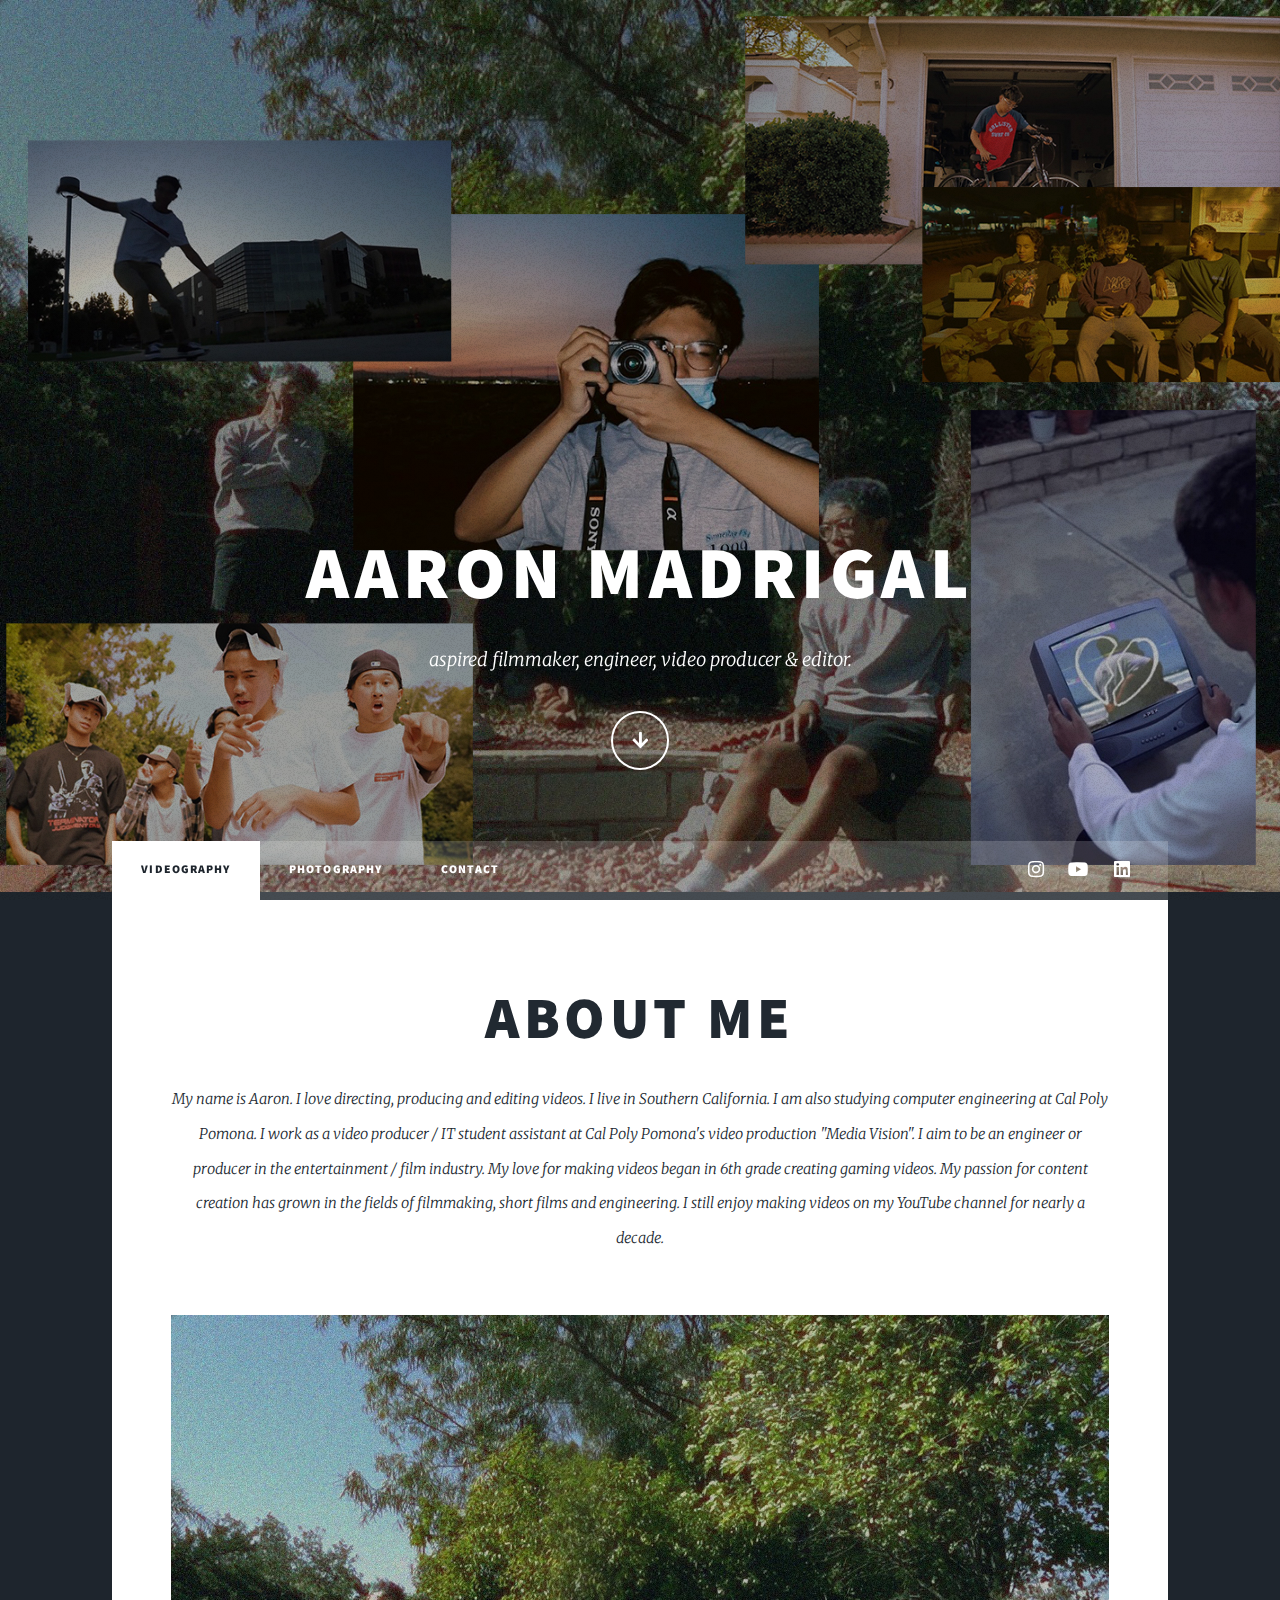
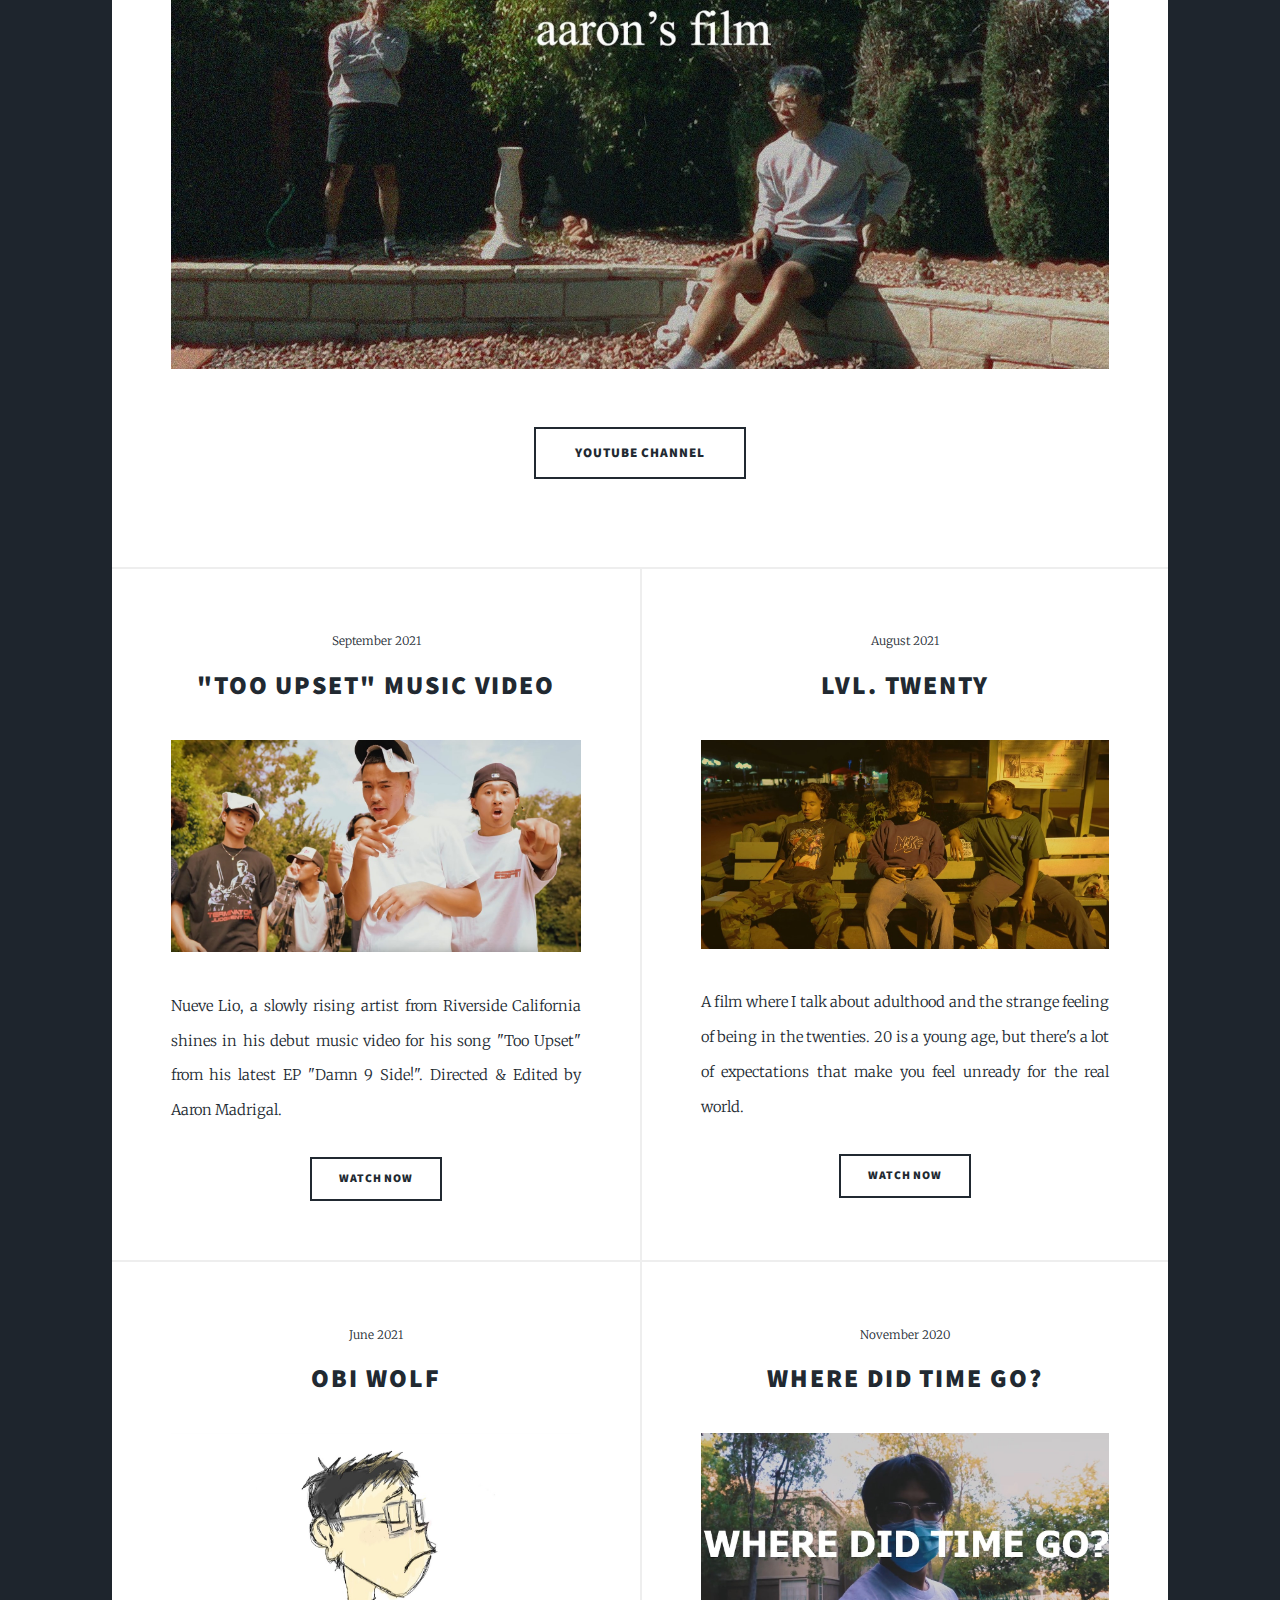
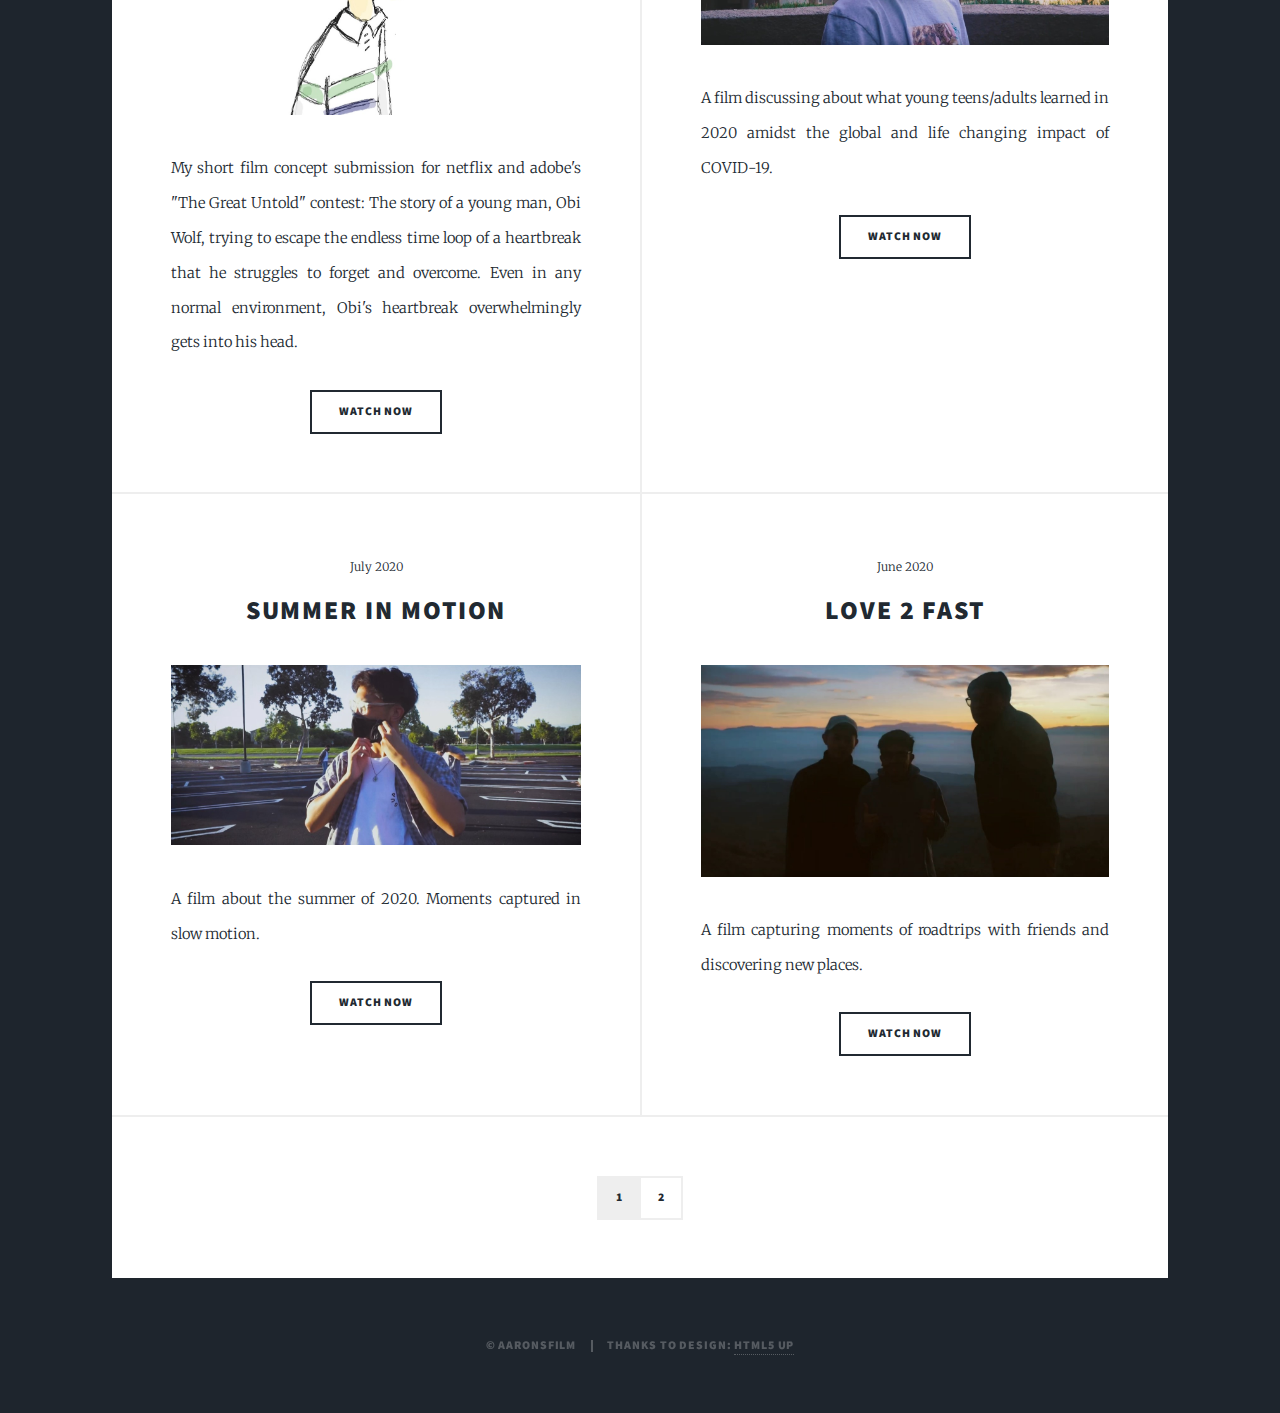
==== index.html @ f9d2954a "Add files via upload" ====
<!DOCTYPE HTML>
<!--
	Massively by HTML5 UP
	html5up.net | @ajlkn
	Free for personal and commercial use under the CCA 3.0 license (html5up.net/license)
-->
<html>
	<head>
		<title>aaron's film</title>
		<meta charset="utf-8" />
		<meta name="viewport" content="width=device-width, initial-scale=1, user-scalable=no" />
		<link rel="stylesheet" href="assets/css/main.css" />
		<noscript><link rel="stylesheet" href="assets/css/noscript.css" /></noscript>
	</head>
	<body class="is-preload">

		<!-- Wrapper -->
			<div id="wrapper" class="fade-in">

				<!-- Intro -->
					<div id="intro">
						<h1>Aaron Madrigal<br />
						 </h1>
						<p>aspired filmmaker, engineer, video producer & editor<a href="https://www.youtube.com/c/SupItsAaron"></a>.</p>
						<ul class="actions">
							<li><a href="#header" class="button icon solid solo fa-arrow-down scrolly">Continue</a></li>
						</ul>
					</div>

				<!-- Header -->
					<header id="header">
						<a href="index.html" class="logo">aaron's film</a>
					</header>

				<!-- Nav -->
					<nav id="nav">
						<ul class="links">
							<li class="active"><a href="index.html">Videography</a></li>
							<li class=""><a href="index2.html">Photography</a></li>
							<li class=""><a href="contact.html">Contact</a></li>
						</ul>
						<ul class="icons">
							
	
							<li><a href="https://www.instagram.com/aaronsfilm/" class="icon brands fa-instagram"><span class="label">Instagram</span></a></li>
							<li><a href="https://www.youtube.com/c/SupItsAaron" class="icon brands fa-youtube"><span class="label">YouTube</span></a></li>
							<li><a href="https://www.linkedin.com/in/aaronmadrigal/" class="icon brands fa-linkedin"><span class="label">Linkedin</span></a></li>
						</ul>
					</nav>

				<!-- Main -->
					<div id="main">

						<!-- Featured Post -->
							<article class="post featured">
								<header class="major">
									
									<h2><a href="#">ABOUT ME<br />
									</a></h2>
									<p>My name is Aaron. I love directing, producing and editing videos. I live in Southern California. I am also studying computer engineering at Cal Poly Pomona. I work as a video producer / IT student assistant at Cal Poly Pomona's video production "Media Vision". I aim to be an engineer or producer in the entertainment / film industry. My love for making videos began in 6th grade creating gaming videos. My passion for content creation has grown in the fields of filmmaking, short films and engineering. I still enjoy making videos on my YouTube channel for nearly a decade. 
									</p>
								</header>
								<a href="#" class="image main"><img src="images/coverpic2.jpg" alt="" /></a>
								<ul class="actions special">
									<li><a href="https://www.youtube.com/c/SupItsAaron" class="button large">YouTube Channel</a></li>
								</ul>
							</article>

						<!-- Posts -->
							<section class="posts">
								<article>
									<header>
										<span class="date">September 2021</span>
										<h2><a >"Too Upset" Music Video<br />
										</a></h2>
									</header>
									<a  class="image fit"><img src="images/tooupset.jpg" alt="" /></a>
									<p>Nueve Lio, a slowly rising artist from Riverside California shines in his debut music video for his song "Too Upset" from his latest EP "Damn 9 Side!". Directed & Edited by Aaron Madrigal.</p>
									<ul class="actions special">
										<li><a href="https://www.youtube.com/watch?v=LlM1ZeYtEhA" class="button">watch now</a></li>
									</ul>
								</article>
								<article>
									<header>
										<span class="date">August 2021</span>
										<h2><a >LVL. TWENTY<br />
										</a></h2>
									</header>
									<a  class="image fit"><img src="images/lvltwenty.jpg" alt="" /></a>
									<p>A film where I talk about adulthood and the strange feeling of being in the twenties. 20 is a young age, but there's a lot of expectations that make you feel unready for the real world. </p>
									<ul class="actions special">
										<li><a href="https://www.youtube.com/watch?v=4CgASojtc9A&t=54s" class="button">watch now</a></li>
									</ul>
								</article>
								<article>
									<header>
										<span class="date">June 2021</span>
										<h2><a >Obi Wolf<br />
										</a></h2>
									</header>
									<a  class="image fit"><img src="images/obi.jpeg" alt="" /></a>
									<p>My short film concept submission for netflix and adobe's "The Great Untold" contest: The story of a young man, Obi Wolf, trying to escape the endless time loop of a heartbreak that he struggles to forget and overcome. Even in any normal environment, Obi's heartbreak overwhelmingly gets into his head.</p>
									<ul class="actions special">
										<li><a href="https://www.instagram.com/p/CQCxNWPFzYv/" class="button">watch now</a></li>
									</ul>
								</article>
								<article>
									<header>
										<span class="date">November 2020</span>
										<h2><a >WHERE DID TIME GO?<br />
										</a></h2>
									</header>
									<a  class="image fit"><img src="images/wdtg2.jpg" alt="" /></a>
									<p>A film discussing about what young teens/adults learned in 2020 amidst the global and life changing impact of COVID-19.</p>
									<ul class="actions special">
										<li><a href="https://www.youtube.com/watch?v=ddOv3tSly9Q&t=13s" class="button">watch now</a></li>
									</ul>
								</article>
								<article>
									<header>
										<span class="date">July 2020</span>
										<h2><a >SUMMER IN MOTION<br />
										</a></h2>
									</header>
									<a  class="image fit"><img src="images/sim.jpg" alt="" /></a>
									<p>A film about the summer of 2020. Moments captured in slow motion.</p>
									<ul class="actions special">
										<li><a href="https://www.youtube.com/watch?v=gTjabUFTmpc&t=16s" class="button">watch now</a></li>
									</ul>
								</article>
								<article>
									<header>
										<span class="date">June 2020</span>
										<h2><a >LOVE 2 FAST<br />
										</a></h2>
									</header>
									<a class="image fit"><img src="images/love2fast.jpg" alt="" /></a>
									<p>A film capturing moments of roadtrips with friends and discovering new places.</p>
									<ul class="actions special">
										<li><a href="https://www.youtube.com/watch?v=VlnCb1DaD6U&t=149s" class="button">watch now</a></li>
									</ul>
								</article>
							</section>

						<!-- Footer -->
							<footer>
								<div class="pagination">
									<!--<a href="#" class="previous">Prev</a>-->
									<a href="index.html" class="page active">1</a>
									<a href="indexpage2.html" class="page">2</a>
									
								</div>
							</footer>

					</div>

				

				<!-- Copyright -->
					<div id="copyright">
						<ul><li>&copy; aaronsfilm</li><li>Thanks to Design: <a href="https://html5up.net">HTML5 UP</a></li></ul>
					</div>

			</div>

		<!-- Scripts -->
			<script src="assets/js/jquery.min.js"></script>
			<script src="assets/js/jquery.scrollex.min.js"></script>
			<script src="assets/js/jquery.scrolly.min.js"></script>
			<script src="assets/js/browser.min.js"></script>
			<script src="assets/js/breakpoints.min.js"></script>
			<script src="assets/js/util.js"></script>
			<script src="assets/js/main.js"></script>

	</body>
</html>
---- assets/css/main.css ----
@import url(fontawesome-all.min.css);
@import url("https://fonts.googleapis.com/css?family=Merriweather:300,700,300italic,700italic|Source+Sans+Pro:900");

/*
	Massively by HTML5 UP
	html5up.net | @ajlkn
	Free for personal and commercial use under the CCA 3.0 license (html5up.net/license)
*/

html, body, div, span, applet, object,
iframe, h1, h2, h3, h4, h5, h6, p, blockquote,
pre, a, abbr, acronym, address, big, cite,
code, del, dfn, em, img, ins, kbd, q, s, samp,
small, strike, strong, sub, sup, tt, var, b,
u, i, center, dl, dt, dd, ol, ul, li, fieldset,
form, label, legend, table, caption, tbody,
tfoot, thead, tr, th, td, article, aside,
canvas, details, embed, figure, figcaption,
footer, header, hgroup, menu, nav, output, ruby,
section, summary, time, mark, audio, video {
	margin: 0;
	padding: 0;
	border: 0;
	font-size: 100%;
	font: inherit;
	vertical-align: baseline;}

article, aside, details, figcaption, figure,
footer, header, hgroup, menu, nav, section {
	display: block;}

body {
	line-height: 1;
}

ol, ul {
	list-style: none;
}

blockquote, q {
	quotes: none;
}

	blockquote:before, blockquote:after, q:before, q:after {
		content: '';
		content: none;
	}

table {
	border-collapse: collapse;
	border-spacing: 0;
}

body {
	-webkit-text-size-adjust: none;
}

mark {
	background-color: transparent;
	color: inherit;
}

input::-moz-focus-inner {
	border: 0;
	padding: 0;
}

input, select, textarea {
	-moz-appearance: none;
	-webkit-appearance: none;
	-ms-appearance: none;
	appearance: none;
}

/* Basic */

	@-ms-viewport {
		width: device-width;
	}

	body {
		-ms-overflow-style: scrollbar;
	}

	@media screen and (max-width: 480px) {

		html, body {
			min-width: 320px;
		}

	}

	html {
		box-sizing: border-box;
	}

	*, *:before, *:after {
		box-sizing: inherit;
	}

	body {
		background-color: #1e252d;
	}

		body.is-preload *, body.is-preload *:before, body.is-preload *:after {
			-moz-animation: none !important;
			-webkit-animation: none !important;
			-ms-animation: none !important;
			animation: none !important;
			-moz-transition: none !important;
			-webkit-transition: none !important;
			-ms-transition: none !important;
			transition: none !important;
		}

/* Type */

	html {
		font-size: 16pt;
	}

		@media screen and (max-width: 1680px) {

			html {
				font-size: 12pt;
			}

		}

		@media screen and (max-width: 1280px) {

			html {
				font-size: 11pt;
			}

		}

		@media screen and (max-width: 360px) {

			html {
				font-size: 10pt;
			}

		}

	body {
		color: #212931;
	}

	body, input, select, textarea {
		font-family: "Merriweather", Georgia, serif;
		font-weight: 300;
		font-size: 1rem;
		line-height: 2.375;
	}

	a {
		-moz-transition: color 0.2s ease-in-out, background-color 0.2s ease-in-out, border-color 0.2s ease-in-out, box-shadow 0.2s ease-in-out;
		-webkit-transition: color 0.2s ease-in-out, background-color 0.2s ease-in-out, border-color 0.2s ease-in-out, box-shadow 0.2s ease-in-out;
		-ms-transition: color 0.2s ease-in-out, background-color 0.2s ease-in-out, border-color 0.2s ease-in-out, box-shadow 0.2s ease-in-out;
		transition: color 0.2s ease-in-out, background-color 0.2s ease-in-out, border-color 0.2s ease-in-out, box-shadow 0.2s ease-in-out;
		border-bottom: dotted 1px;
		text-decoration: none;
	}

		a:hover {
			border-bottom-color: transparent;
		}

	strong, b {
		font-weight: 600;
	}

	em, i {
		font-style: italic;
	}

	p {
		text-align: justify;
		margin: 0 0 2rem 0;
	}

	h1, h2, h3, h4, h5, h6 {
		font-family: "Source Sans Pro", Helvetica, sans-serif;
		font-weight: 900;
		line-height: 1.5;
		letter-spacing: 0.075em;
		text-transform: uppercase;
		margin: 0 0 1rem 0;
	}

		h1 a, h2 a, h3 a, h4 a, h5 a, h6 a {
			border-bottom: 0;
			color: inherit;
			text-decoration: none;
		}

	h1 {
		font-size: 4rem;
		line-height: 1.1;
		margin: 0 0 2rem 0;
	}

	h2 {
		font-size: 1.75rem;
		line-height: 1.3;
		margin: 0 0 1.5rem 0;
	}

	h3 {
		font-size: 1.25rem;
		margin: 0 0 1.5rem 0;
	}

	h4 {
		font-size: 1rem;
	}

	h5 {
		font-size: 0.9rem;
	}

	h6 {
		font-size: 0.8rem;
	}

	sub {
		font-size: 0.8rem;
		position: relative;
		top: 0.5rem;
	}

	sup {
		font-size: 0.8rem;
		position: relative;
		top: -0.5rem;
	}

	blockquote {
		border-left: solid 4px;
		font-style: italic;
		margin: 0 0 2rem 0;
		padding: 0.5rem 0 0.5rem 2rem;
	}

	code {
		border: solid 2px;
		font-family: "Courier New", monospace;
		font-size: 0.9rem;
		margin: 0 0.25rem;
		padding: 0.25rem 0.65rem;
	}

	pre {
		-webkit-overflow-scrolling: touch;
		font-family: "Courier New", monospace;
		font-size: 0.9rem;
		margin: 0 0 2rem 0;
	}

		pre code {
			display: block;
			line-height: 1.75;
			padding: 1rem 1.5rem;
			overflow-x: auto;
		}

	hr {
		border: 0;
		border-bottom: solid 2px;
		margin: 3rem 0;
	}

		hr.major {
			margin: 5rem 0;
		}

	.align-left {
		text-align: left;
	}

	.align-center {
		text-align: center;
	}

	.align-right {
		text-align: right;
	}

	input, select, textarea {
		color: #212931;
	}

	a {
		color: #212931;
		border-bottom-color: rgba(33, 41, 49, 0.5);
	}

		a:hover {
			border-bottom-color: transparent;
			color: #18bfef !important;
		}

	strong, b {
		color: #212931;
	}

	h1, h2, h3, h4, h5, h6 {
		color: #212931;
	}

	blockquote {
		border-left-color: #eeeeee;
	}

	code {
		background: rgba(220, 220, 220, 0.25);
		border-color: #eeeeee;
	}

	hr {
		border-bottom-color: #eeeeee;
	}

/* Row */

	.row {
		display: flex;
		flex-wrap: wrap;
		box-sizing: border-box;
		align-items: stretch;
	}

		.row > * {
			box-sizing: border-box;
		}

		.row.gtr-uniform > * > :last-child {
			margin-bottom: 0;
		}

		.row.aln-left {
			justify-content: flex-start;
		}

		.row.aln-center {
			justify-content: center;
		}

		.row.aln-right {
			justify-content: flex-end;
		}

		.row.aln-top {
			align-items: flex-start;
		}

		.row.aln-middle {
			align-items: center;
		}

		.row.aln-bottom {
			align-items: flex-end;
		}

		.row > .imp {
			order: -1;
		}

		.row > .col-1 {
			width: 8.33333%;
		}

		.row > .off-1 {
			margin-left: 8.33333%;
		}

		.row > .col-2 {
			width: 16.66667%;
		}

		.row > .off-2 {
			margin-left: 16.66667%;
		}

		.row > .col-3 {
			width: 25%;
		}

		.row > .off-3 {
			margin-left: 25%;
		}

		.row > .col-4 {
			width: 33.33333%;
		}

		.row > .off-4 {
			margin-left: 33.33333%;
		}

		.row > .col-5 {
			width: 41.66667%;
		}

		.row > .off-5 {
			margin-left: 41.66667%;
		}

		.row > .col-6 {
			width: 50%;
		}

		.row > .off-6 {
			margin-left: 50%;
		}

		.row > .col-7 {
			width: 58.33333%;
		}

		.row > .off-7 {
			margin-left: 58.33333%;
		}

		.row > .col-8 {
			width: 66.66667%;
		}

		.row > .off-8 {
			margin-left: 66.66667%;
		}

		.row > .col-9 {
			width: 75%;
		}

		.row > .off-9 {
			margin-left: 75%;
		}

		.row > .col-10 {
			width: 83.33333%;
		}

		.row > .off-10 {
			margin-left: 83.33333%;
		}

		.row > .col-11 {
			width: 91.66667%;
		}

		.row > .off-11 {
			margin-left: 91.66667%;
		}

		.row > .col-12 {
			width: 100%;
		}

		.row > .off-12 {
			margin-left: 100%;
		}

		.row.gtr-0 {
			margin-top: 0;
			margin-left: 0rem;
		}

			.row.gtr-0 > * {
				padding: 0 0 0 0rem;
			}

			.row.gtr-0.gtr-uniform {
				margin-top: 0rem;
			}

				.row.gtr-0.gtr-uniform > * {
					padding-top: 0rem;
				}

		.row.gtr-25 {
			margin-top: 0;
			margin-left: -0.375rem;
		}

			.row.gtr-25 > * {
				padding: 0 0 0 0.375rem;
			}

			.row.gtr-25.gtr-uniform {
				margin-top: -0.375rem;
			}

				.row.gtr-25.gtr-uniform > * {
					padding-top: 0.375rem;
				}

		.row.gtr-50 {
			margin-top: 0;
			margin-left: -0.75rem;
		}

			.row.gtr-50 > * {
				padding: 0 0 0 0.75rem;
			}

			.row.gtr-50.gtr-uniform {
				margin-top: -0.75rem;
			}

				.row.gtr-50.gtr-uniform > * {
					padding-top: 0.75rem;
				}

		.row {
			margin-top: 0;
			margin-left: -1.5rem;
		}

			.row > * {
				padding: 0 0 0 1.5rem;
			}

			.row.gtr-uniform {
				margin-top: -1.5rem;
			}

				.row.gtr-uniform > * {
					padding-top: 1.5rem;
				}

		.row.gtr-150 {
			margin-top: 0;
			margin-left: -2.25rem;
		}

			.row.gtr-150 > * {
				padding: 0 0 0 2.25rem;
			}

			.row.gtr-150.gtr-uniform {
				margin-top: -2.25rem;
			}

				.row.gtr-150.gtr-uniform > * {
					padding-top: 2.25rem;
				}

		.row.gtr-200 {
			margin-top: 0;
			margin-left: -3rem;
		}

			.row.gtr-200 > * {
				padding: 0 0 0 3rem;
			}

			.row.gtr-200.gtr-uniform {
				margin-top: -3rem;
			}

				.row.gtr-200.gtr-uniform > * {
					padding-top: 3rem;
				}

		@media screen and (max-width: 1680px) {

			.row {
				display: flex;
				flex-wrap: wrap;
				box-sizing: border-box;
				align-items: stretch;
			}

				.row > * {
					box-sizing: border-box;
				}

				.row.gtr-uniform > * > :last-child {
					margin-bottom: 0;
				}

				.row.aln-left {
					justify-content: flex-start;
				}

				.row.aln-center {
					justify-content: center;
				}

				.row.aln-right {
					justify-content: flex-end;
				}

				.row.aln-top {
					align-items: flex-start;
				}

				.row.aln-middle {
					align-items: center;
				}

				.row.aln-bottom {
					align-items: flex-end;
				}

				.row > .imp-xlarge {
					order: -1;
				}

				.row > .col-1-xlarge {
					width: 8.33333%;
				}

				.row > .off-1-xlarge {
					margin-left: 8.33333%;
				}

				.row > .col-2-xlarge {
					width: 16.66667%;
				}

				.row > .off-2-xlarge {
					margin-left: 16.66667%;
				}

				.row > .col-3-xlarge {
					width: 25%;
				}

				.row > .off-3-xlarge {
					margin-left: 25%;
				}

				.row > .col-4-xlarge {
					width: 33.33333%;
				}

				.row > .off-4-xlarge {
					margin-left: 33.33333%;
				}

				.row > .col-5-xlarge {
					width: 41.66667%;
				}

				.row > .off-5-xlarge {
					margin-left: 41.66667%;
				}

				.row > .col-6-xlarge {
					width: 50%;
				}

				.row > .off-6-xlarge {
					margin-left: 50%;
				}

				.row > .col-7-xlarge {
					width: 58.33333%;
				}

				.row > .off-7-xlarge {
					margin-left: 58.33333%;
				}

				.row > .col-8-xlarge {
					width: 66.66667%;
				}

				.row > .off-8-xlarge {
					margin-left: 66.66667%;
				}

				.row > .col-9-xlarge {
					width: 75%;
				}

				.row > .off-9-xlarge {
					margin-left: 75%;
				}

				.row > .col-10-xlarge {
					width: 83.33333%;
				}

				.row > .off-10-xlarge {
					margin-left: 83.33333%;
				}

				.row > .col-11-xlarge {
					width: 91.66667%;
				}

				.row > .off-11-xlarge {
					margin-left: 91.66667%;
				}

				.row > .col-12-xlarge {
					width: 100%;
				}

				.row > .off-12-xlarge {
					margin-left: 100%;
				}

				.row.gtr-0 {
					margin-top: 0;
					margin-left: 0rem;
				}

					.row.gtr-0 > * {
						padding: 0 0 0 0rem;
					}

					.row.gtr-0.gtr-uniform {
						margin-top: 0rem;
					}

						.row.gtr-0.gtr-uniform > * {
							padding-top: 0rem;
						}

				.row.gtr-25 {
					margin-top: 0;
					margin-left: -0.375rem;
				}

					.row.gtr-25 > * {
						padding: 0 0 0 0.375rem;
					}

					.row.gtr-25.gtr-uniform {
						margin-top: -0.375rem;
					}

						.row.gtr-25.gtr-uniform > * {
							padding-top: 0.375rem;
						}

				.row.gtr-50 {
					margin-top: 0;
					margin-left: -0.75rem;
				}

					.row.gtr-50 > * {
						padding: 0 0 0 0.75rem;
					}

					.row.gtr-50.gtr-uniform {
						margin-top: -0.75rem;
					}

						.row.gtr-50.gtr-uniform > * {
							padding-top: 0.75rem;
						}

				.row {
					margin-top: 0;
					margin-left: -1.5rem;
				}

					.row > * {
						padding: 0 0 0 1.5rem;
					}

					.row.gtr-uniform {
						margin-top: -1.5rem;
					}

						.row.gtr-uniform > * {
							padding-top: 1.5rem;
						}

				.row.gtr-150 {
					margin-top: 0;
					margin-left: -2.25rem;
				}

					.row.gtr-150 > * {
						padding: 0 0 0 2.25rem;
					}

					.row.gtr-150.gtr-uniform {
						margin-top: -2.25rem;
					}

						.row.gtr-150.gtr-uniform > * {
							padding-top: 2.25rem;
						}

				.row.gtr-200 {
					margin-top: 0;
					margin-left: -3rem;
				}

					.row.gtr-200 > * {
						padding: 0 0 0 3rem;
					}

					.row.gtr-200.gtr-uniform {
						margin-top: -3rem;
					}

						.row.gtr-200.gtr-uniform > * {
							padding-top: 3rem;
						}

		}

		@media screen and (max-width: 1280px) {

			.row {
				display: flex;
				flex-wrap: wrap;
				box-sizing: border-box;
				align-items: stretch;
			}

				.row > * {
					box-sizing: border-box;
				}

				.row.gtr-uniform > * > :last-child {
					margin-bottom: 0;
				}

				.row.aln-left {
					justify-content: flex-start;
				}

				.row.aln-center {
					justify-content: center;
				}

				.row.aln-right {
					justify-content: flex-end;
				}

				.row.aln-top {
					align-items: flex-start;
				}

				.row.aln-middle {
					align-items: center;
				}

				.row.aln-bottom {
					align-items: flex-end;
				}

				.row > .imp-large {
					order: -1;
				}

				.row > .col-1-large {
					width: 8.33333%;
				}

				.row > .off-1-large {
					margin-left: 8.33333%;
				}

				.row > .col-2-large {
					width: 16.66667%;
				}

				.row > .off-2-large {
					margin-left: 16.66667%;
				}

				.row > .col-3-large {
					width: 25%;
				}

				.row > .off-3-large {
					margin-left: 25%;
				}

				.row > .col-4-large {
					width: 33.33333%;
				}

				.row > .off-4-large {
					margin-left: 33.33333%;
				}

				.row > .col-5-large {
					width: 41.66667%;
				}

				.row > .off-5-large {
					margin-left: 41.66667%;
				}

				.row > .col-6-large {
					width: 50%;
				}

				.row > .off-6-large {
					margin-left: 50%;
				}

				.row > .col-7-large {
					width: 58.33333%;
				}

				.row > .off-7-large {
					margin-left: 58.33333%;
				}

				.row > .col-8-large {
					width: 66.66667%;
				}

				.row > .off-8-large {
					margin-left: 66.66667%;
				}

				.row > .col-9-large {
					width: 75%;
				}

				.row > .off-9-large {
					margin-left: 75%;
				}

				.row > .col-10-large {
					width: 83.33333%;
				}

				.row > .off-10-large {
					margin-left: 83.33333%;
				}

				.row > .col-11-large {
					width: 91.66667%;
				}

				.row > .off-11-large {
					margin-left: 91.66667%;
				}

				.row > .col-12-large {
					width: 100%;
				}

				.row > .off-12-large {
					margin-left: 100%;
				}

				.row.gtr-0 {
					margin-top: 0;
					margin-left: 0rem;
				}

					.row.gtr-0 > * {
						padding: 0 0 0 0rem;
					}

					.row.gtr-0.gtr-uniform {
						margin-top: 0rem;
					}

						.row.gtr-0.gtr-uniform > * {
							padding-top: 0rem;
						}

				.row.gtr-25 {
					margin-top: 0;
					margin-left: -0.375rem;
				}

					.row.gtr-25 > * {
						padding: 0 0 0 0.375rem;
					}

					.row.gtr-25.gtr-uniform {
						margin-top: -0.375rem;
					}

						.row.gtr-25.gtr-uniform > * {
							padding-top: 0.375rem;
						}

				.row.gtr-50 {
					margin-top: 0;
					margin-left: -0.75rem;
				}

					.row.gtr-50 > * {
						padding: 0 0 0 0.75rem;
					}

					.row.gtr-50.gtr-uniform {
						margin-top: -0.75rem;
					}

						.row.gtr-50.gtr-uniform > * {
							padding-top: 0.75rem;
						}

				.row {
					margin-top: 0;
					margin-left: -1.5rem;
				}

					.row > * {
						padding: 0 0 0 1.5rem;
					}

					.row.gtr-uniform {
						margin-top: -1.5rem;
					}

						.row.gtr-uniform > * {
							padding-top: 1.5rem;
						}

				.row.gtr-150 {
					margin-top: 0;
					margin-left: -2.25rem;
				}

					.row.gtr-150 > * {
						padding: 0 0 0 2.25rem;
					}

					.row.gtr-150.gtr-uniform {
						margin-top: -2.25rem;
					}

						.row.gtr-150.gtr-uniform > * {
							padding-top: 2.25rem;
						}

				.row.gtr-200 {
					margin-top: 0;
					margin-left: -3rem;
				}

					.row.gtr-200 > * {
						padding: 0 0 0 3rem;
					}

					.row.gtr-200.gtr-uniform {
						margin-top: -3rem;
					}

						.row.gtr-200.gtr-uniform > * {
							padding-top: 3rem;
						}

		}

		@media screen and (max-width: 980px) {

			.row {
				display: flex;
				flex-wrap: wrap;
				box-sizing: border-box;
				align-items: stretch;
			}

				.row > * {
					box-sizing: border-box;
				}

				.row.gtr-uniform > * > :last-child {
					margin-bottom: 0;
				}

				.row.aln-left {
					justify-content: flex-start;
				}

				.row.aln-center {
					justify-content: center;
				}

				.row.aln-right {
					justify-content: flex-end;
				}

				.row.aln-top {
					align-items: flex-start;
				}

				.row.aln-middle {
					align-items: center;
				}

				.row.aln-bottom {
					align-items: flex-end;
				}

				.row > .imp-medium {
					order: -1;
				}

				.row > .col-1-medium {
					width: 8.33333%;
				}

				.row > .off-1-medium {
					margin-left: 8.33333%;
				}

				.row > .col-2-medium {
					width: 16.66667%;
				}

				.row > .off-2-medium {
					margin-left: 16.66667%;
				}

				.row > .col-3-medium {
					width: 25%;
				}

				.row > .off-3-medium {
					margin-left: 25%;
				}

				.row > .col-4-medium {
					width: 33.33333%;
				}

				.row > .off-4-medium {
					margin-left: 33.33333%;
				}

				.row > .col-5-medium {
					width: 41.66667%;
				}

				.row > .off-5-medium {
					margin-left: 41.66667%;
				}

				.row > .col-6-medium {
					width: 50%;
				}

				.row > .off-6-medium {
					margin-left: 50%;
				}

				.row > .col-7-medium {
					width: 58.33333%;
				}

				.row > .off-7-medium {
					margin-left: 58.33333%;
				}

				.row > .col-8-medium {
					width: 66.66667%;
				}

				.row > .off-8-medium {
					margin-left: 66.66667%;
				}

				.row > .col-9-medium {
					width: 75%;
				}

				.row > .off-9-medium {
					margin-left: 75%;
				}

				.row > .col-10-medium {
					width: 83.33333%;
				}

				.row > .off-10-medium {
					margin-left: 83.33333%;
				}

				.row > .col-11-medium {
					width: 91.66667%;
				}

				.row > .off-11-medium {
					margin-left: 91.66667%;
				}

				.row > .col-12-medium {
					width: 100%;
				}

				.row > .off-12-medium {
					margin-left: 100%;
				}

				.row.gtr-0 {
					margin-top: 0;
					margin-left: 0rem;
				}

					.row.gtr-0 > * {
						padding: 0 0 0 0rem;
					}

					.row.gtr-0.gtr-uniform {
						margin-top: 0rem;
					}

						.row.gtr-0.gtr-uniform > * {
							padding-top: 0rem;
						}

				.row.gtr-25 {
					margin-top: 0;
					margin-left: -0.375rem;
				}

					.row.gtr-25 > * {
						padding: 0 0 0 0.375rem;
					}

					.row.gtr-25.gtr-uniform {
						margin-top: -0.375rem;
					}

						.row.gtr-25.gtr-uniform > * {
							padding-top: 0.375rem;
						}

				.row.gtr-50 {
					margin-top: 0;
					margin-left: -0.75rem;
				}

					.row.gtr-50 > * {
						padding: 0 0 0 0.75rem;
					}

					.row.gtr-50.gtr-uniform {
						margin-top: -0.75rem;
					}

						.row.gtr-50.gtr-uniform > * {
							padding-top: 0.75rem;
						}

				.row {
					margin-top: 0;
					margin-left: -1.5rem;
				}

					.row > * {
						padding: 0 0 0 1.5rem;
					}

					.row.gtr-uniform {
						margin-top: -1.5rem;
					}

						.row.gtr-uniform > * {
							padding-top: 1.5rem;
						}

				.row.gtr-150 {
					margin-top: 0;
					margin-left: -2.25rem;
				}

					.row.gtr-150 > * {
						padding: 0 0 0 2.25rem;
					}

					.row.gtr-150.gtr-uniform {
						margin-top: -2.25rem;
					}

						.row.gtr-150.gtr-uniform > * {
							padding-top: 2.25rem;
						}

				.row.gtr-200 {
					margin-top: 0;
					margin-left: -3rem;
				}

					.row.gtr-200 > * {
						padding: 0 0 0 3rem;
					}

					.row.gtr-200.gtr-uniform {
						margin-top: -3rem;
					}

						.row.gtr-200.gtr-uniform > * {
							padding-top: 3rem;
						}

		}

		@media screen and (max-width: 736px) {

			.row {
				display: flex;
				flex-wrap: wrap;
				box-sizing: border-box;
				align-items: stretch;
			}

				.row > * {
					box-sizing: border-box;
				}

				.row.gtr-uniform > * > :last-child {
					margin-bottom: 0;
				}

				.row.aln-left {
					justify-content: flex-start;
				}

				.row.aln-center {
					justify-content: center;
				}

				.row.aln-right {
					justify-content: flex-end;
				}

				.row.aln-top {
					align-items: flex-start;
				}

				.row.aln-middle {
					align-items: center;
				}

				.row.aln-bottom {
					align-items: flex-end;
				}

				.row > .imp-small {
					order: -1;
				}

				.row > .col-1-small {
					width: 8.33333%;
				}

				.row > .off-1-small {
					margin-left: 8.33333%;
				}

				.row > .col-2-small {
					width: 16.66667%;
				}

				.row > .off-2-small {
					margin-left: 16.66667%;
				}

				.row > .col-3-small {
					width: 25%;
				}

				.row > .off-3-small {
					margin-left: 25%;
				}

				.row > .col-4-small {
					width: 33.33333%;
				}

				.row > .off-4-small {
					margin-left: 33.33333%;
				}

				.row > .col-5-small {
					width: 41.66667%;
				}

				.row > .off-5-small {
					margin-left: 41.66667%;
				}

				.row > .col-6-small {
					width: 50%;
				}

				.row > .off-6-small {
					margin-left: 50%;
				}

				.row > .col-7-small {
					width: 58.33333%;
				}

				.row > .off-7-small {
					margin-left: 58.33333%;
				}

				.row > .col-8-small {
					width: 66.66667%;
				}

				.row > .off-8-small {
					margin-left: 66.66667%;
				}

				.row > .col-9-small {
					width: 75%;
				}

				.row > .off-9-small {
					margin-left: 75%;
				}

				.row > .col-10-small {
					width: 83.33333%;
				}

				.row > .off-10-small {
					margin-left: 83.33333%;
				}

				.row > .col-11-small {
					width: 91.66667%;
				}

				.row > .off-11-small {
					margin-left: 91.66667%;
				}

				.row > .col-12-small {
					width: 100%;
				}

				.row > .off-12-small {
					margin-left: 100%;
				}

				.row.gtr-0 {
					margin-top: 0;
					margin-left: 0rem;
				}

					.row.gtr-0 > * {
						padding: 0 0 0 0rem;
					}

					.row.gtr-0.gtr-uniform {
						margin-top: 0rem;
					}

						.row.gtr-0.gtr-uniform > * {
							padding-top: 0rem;
						}

				.row.gtr-25 {
					margin-top: 0;
					margin-left: -0.375rem;
				}

					.row.gtr-25 > * {
						padding: 0 0 0 0.375rem;
					}

					.row.gtr-25.gtr-uniform {
						margin-top: -0.375rem;
					}

						.row.gtr-25.gtr-uniform > * {
							padding-top: 0.375rem;
						}

				.row.gtr-50 {
					margin-top: 0;
					margin-left: -0.75rem;
				}

					.row.gtr-50 > * {
						padding: 0 0 0 0.75rem;
					}

					.row.gtr-50.gtr-uniform {
						margin-top: -0.75rem;
					}

						.row.gtr-50.gtr-uniform > * {
							padding-top: 0.75rem;
						}

				.row {
					margin-top: 0;
					margin-left: -1.5rem;
				}

					.row > * {
						padding: 0 0 0 1.5rem;
					}

					.row.gtr-uniform {
						margin-top: -1.5rem;
					}

						.row.gtr-uniform > * {
							padding-top: 1.5rem;
						}

				.row.gtr-150 {
					margin-top: 0;
					margin-left: -2.25rem;
				}

					.row.gtr-150 > * {
						padding: 0 0 0 2.25rem;
					}

					.row.gtr-150.gtr-uniform {
						margin-top: -2.25rem;
					}

						.row.gtr-150.gtr-uniform > * {
							padding-top: 2.25rem;
						}

				.row.gtr-200 {
					margin-top: 0;
					margin-left: -3rem;
				}

					.row.gtr-200 > * {
						padding: 0 0 0 3rem;
					}

					.row.gtr-200.gtr-uniform {
						margin-top: -3rem;
					}

						.row.gtr-200.gtr-uniform > * {
							padding-top: 3rem;
						}

		}

		@media screen and (max-width: 480px) {

			.row {
				display: flex;
				flex-wrap: wrap;
				box-sizing: border-box;
				align-items: stretch;
			}

				.row > * {
					box-sizing: border-box;
				}

				.row.gtr-uniform > * > :last-child {
					margin-bottom: 0;
				}

				.row.aln-left {
					justify-content: flex-start;
				}

				.row.aln-center {
					justify-content: center;
				}

				.row.aln-right {
					justify-content: flex-end;
				}

				.row.aln-top {
					align-items: flex-start;
				}

				.row.aln-middle {
					align-items: center;
				}

				.row.aln-bottom {
					align-items: flex-end;
				}

				.row > .imp-xsmall {
					order: -1;
				}

				.row > .col-1-xsmall {
					width: 8.33333%;
				}

				.row > .off-1-xsmall {
					margin-left: 8.33333%;
				}

				.row > .col-2-xsmall {
					width: 16.66667%;
				}

				.row > .off-2-xsmall {
					margin-left: 16.66667%;
				}

				.row > .col-3-xsmall {
					width: 25%;
				}

				.row > .off-3-xsmall {
					margin-left: 25%;
				}

				.row > .col-4-xsmall {
					width: 33.33333%;
				}

				.row > .off-4-xsmall {
					margin-left: 33.33333%;
				}

				.row > .col-5-xsmall {
					width: 41.66667%;
				}

				.row > .off-5-xsmall {
					margin-left: 41.66667%;
				}

				.row > .col-6-xsmall {
					width: 50%;
				}

				.row > .off-6-xsmall {
					margin-left: 50%;
				}

				.row > .col-7-xsmall {
					width: 58.33333%;
				}

				.row > .off-7-xsmall {
					margin-left: 58.33333%;
				}

				.row > .col-8-xsmall {
					width: 66.66667%;
				}

				.row > .off-8-xsmall {
					margin-left: 66.66667%;
				}

				.row > .col-9-xsmall {
					width: 75%;
				}

				.row > .off-9-xsmall {
					margin-left: 75%;
				}

				.row > .col-10-xsmall {
					width: 83.33333%;
				}

				.row > .off-10-xsmall {
					margin-left: 83.33333%;
				}

				.row > .col-11-xsmall {
					width: 91.66667%;
				}

				.row > .off-11-xsmall {
					margin-left: 91.66667%;
				}

				.row > .col-12-xsmall {
					width: 100%;
				}

				.row > .off-12-xsmall {
					margin-left: 100%;
				}

				.row.gtr-0 {
					margin-top: 0;
					margin-left: 0rem;
				}

					.row.gtr-0 > * {
						padding: 0 0 0 0rem;
					}

					.row.gtr-0.gtr-uniform {
						margin-top: 0rem;
					}

						.row.gtr-0.gtr-uniform > * {
							padding-top: 0rem;
						}

				.row.gtr-25 {
					margin-top: 0;
					margin-left: -0.375rem;
				}

					.row.gtr-25 > * {
						padding: 0 0 0 0.375rem;
					}

					.row.gtr-25.gtr-uniform {
						margin-top: -0.375rem;
					}

						.row.gtr-25.gtr-uniform > * {
							padding-top: 0.375rem;
						}

				.row.gtr-50 {
					margin-top: 0;
					margin-left: -0.75rem;
				}

					.row.gtr-50 > * {
						padding: 0 0 0 0.75rem;
					}

					.row.gtr-50.gtr-uniform {
						margin-top: -0.75rem;
					}

						.row.gtr-50.gtr-uniform > * {
							padding-top: 0.75rem;
						}

				.row {
					margin-top: 0;
					margin-left: -1.5rem;
				}

					.row > * {
						padding: 0 0 0 1.5rem;
					}

					.row.gtr-uniform {
						margin-top: -1.5rem;
					}

						.row.gtr-uniform > * {
							padding-top: 1.5rem;
						}

				.row.gtr-150 {
					margin-top: 0;
					margin-left: -2.25rem;
				}

					.row.gtr-150 > * {
						padding: 0 0 0 2.25rem;
					}

					.row.gtr-150.gtr-uniform {
						margin-top: -2.25rem;
					}

						.row.gtr-150.gtr-uniform > * {
							padding-top: 2.25rem;
						}

				.row.gtr-200 {
					margin-top: 0;
					margin-left: -3rem;
				}

					.row.gtr-200 > * {
						padding: 0 0 0 3rem;
					}

					.row.gtr-200.gtr-uniform {
						margin-top: -3rem;
					}

						.row.gtr-200.gtr-uniform > * {
							padding-top: 3rem;
						}

		}

		@media screen and (max-width: 360px) {

			.row {
				display: flex;
				flex-wrap: wrap;
				box-sizing: border-box;
				align-items: stretch;
			}

				.row > * {
					box-sizing: border-box;
				}

				.row.gtr-uniform > * > :last-child {
					margin-bottom: 0;
				}

				.row.aln-left {
					justify-content: flex-start;
				}

				.row.aln-center {
					justify-content: center;
				}

				.row.aln-right {
					justify-content: flex-end;
				}

				.row.aln-top {
					align-items: flex-start;
				}

				.row.aln-middle {
					align-items: center;
				}

				.row.aln-bottom {
					align-items: flex-end;
				}

				.row > .imp-xxsmall {
					order: -1;
				}

				.row > .col-1-xxsmall {
					width: 8.33333%;
				}

				.row > .off-1-xxsmall {
					margin-left: 8.33333%;
				}

				.row > .col-2-xxsmall {
					width: 16.66667%;
				}

				.row > .off-2-xxsmall {
					margin-left: 16.66667%;
				}

				.row > .col-3-xxsmall {
					width: 25%;
				}

				.row > .off-3-xxsmall {
					margin-left: 25%;
				}

				.row > .col-4-xxsmall {
					width: 33.33333%;
				}

				.row > .off-4-xxsmall {
					margin-left: 33.33333%;
				}

				.row > .col-5-xxsmall {
					width: 41.66667%;
				}

				.row > .off-5-xxsmall {
					margin-left: 41.66667%;
				}

				.row > .col-6-xxsmall {
					width: 50%;
				}

				.row > .off-6-xxsmall {
					margin-left: 50%;
				}

				.row > .col-7-xxsmall {
					width: 58.33333%;
				}

				.row > .off-7-xxsmall {
					margin-left: 58.33333%;
				}

				.row > .col-8-xxsmall {
					width: 66.66667%;
				}

				.row > .off-8-xxsmall {
					margin-left: 66.66667%;
				}

				.row > .col-9-xxsmall {
					width: 75%;
				}

				.row > .off-9-xxsmall {
					margin-left: 75%;
				}

				.row > .col-10-xxsmall {
					width: 83.33333%;
				}

				.row > .off-10-xxsmall {
					margin-left: 83.33333%;
				}

				.row > .col-11-xxsmall {
					width: 91.66667%;
				}

				.row > .off-11-xxsmall {
					margin-left: 91.66667%;
				}

				.row > .col-12-xxsmall {
					width: 100%;
				}

				.row > .off-12-xxsmall {
					margin-left: 100%;
				}

				.row.gtr-0 {
					margin-top: 0;
					margin-left: 0rem;
				}

					.row.gtr-0 > * {
						padding: 0 0 0 0rem;
					}

					.row.gtr-0.gtr-uniform {
						margin-top: 0rem;
					}

						.row.gtr-0.gtr-uniform > * {
							padding-top: 0rem;
						}

				.row.gtr-25 {
					margin-top: 0;
					margin-left: -0.375rem;
				}

					.row.gtr-25 > * {
						padding: 0 0 0 0.375rem;
					}

					.row.gtr-25.gtr-uniform {
						margin-top: -0.375rem;
					}

						.row.gtr-25.gtr-uniform > * {
							padding-top: 0.375rem;
						}

				.row.gtr-50 {
					margin-top: 0;
					margin-left: -0.75rem;
				}

					.row.gtr-50 > * {
						padding: 0 0 0 0.75rem;
					}

					.row.gtr-50.gtr-uniform {
						margin-top: -0.75rem;
					}

						.row.gtr-50.gtr-uniform > * {
							padding-top: 0.75rem;
						}

				.row {
					margin-top: 0;
					margin-left: -1.5rem;
				}

					.row > * {
						padding: 0 0 0 1.5rem;
					}

					.row.gtr-uniform {
						margin-top: -1.5rem;
					}

						.row.gtr-uniform > * {
							padding-top: 1.5rem;
						}

				.row.gtr-150 {
					margin-top: 0;
					margin-left: -2.25rem;
				}

					.row.gtr-150 > * {
						padding: 0 0 0 2.25rem;
					}

					.row.gtr-150.gtr-uniform {
						margin-top: -2.25rem;
					}

						.row.gtr-150.gtr-uniform > * {
							padding-top: 2.25rem;
						}

				.row.gtr-200 {
					margin-top: 0;
					margin-left: -3rem;
				}

					.row.gtr-200 > * {
						padding: 0 0 0 3rem;
					}

					.row.gtr-200.gtr-uniform {
						margin-top: -3rem;
					}

						.row.gtr-200.gtr-uniform > * {
							padding-top: 3rem;
						}

		}

/* Box */

	.box {
		border: solid 2px;
		margin-bottom: 2rem;
		padding: 1.5rem;
	}

		.box > :last-child,
		.box > :last-child > :last-child,
		.box > :last-child > :last-child > :last-child {
			margin-bottom: 0;
		}

		.box.alt {
			border: 0;
			border-radius: 0;
			padding: 0;
		}

	.box {
		border-color: #eeeeee;
	}

/* Button */

	input[type="submit"],
	input[type="reset"],
	input[type="button"],
	button,
	.button {
		-moz-appearance: none;
		-webkit-appearance: none;
		-ms-appearance: none;
		appearance: none;
		-moz-transition: background-color 0.2s ease-in-out, box-shadow 0.2s ease-in-out, color 0.2s ease-in-out;
		-webkit-transition: background-color 0.2s ease-in-out, box-shadow 0.2s ease-in-out, color 0.2s ease-in-out;
		-ms-transition: background-color 0.2s ease-in-out, box-shadow 0.2s ease-in-out, color 0.2s ease-in-out;
		transition: background-color 0.2s ease-in-out, box-shadow 0.2s ease-in-out, color 0.2s ease-in-out;
		border: 0;
		border-radius: 0;
		cursor: pointer;
		display: inline-block;
		font-family: "Source Sans Pro", Helvetica, sans-serif;
		font-size: 0.8rem;
		font-weight: 900;
		letter-spacing: 0.075em;
		height: 3rem;
		line-height: 3rem;
		padding: 0 2rem;
		text-align: center;
		text-decoration: none;
		text-transform: uppercase;
		white-space: nowrap;
	}

		input[type="submit"].icon:before,
		input[type="reset"].icon:before,
		input[type="button"].icon:before,
		button.icon:before,
		.button.icon:before {
			margin-right: 0.5rem;
		}

		input[type="submit"].icon.solo,
		input[type="reset"].icon.solo,
		input[type="button"].icon.solo,
		button.icon.solo,
		.button.icon.solo {
			position: relative;
			width: 4rem;
			height: 4rem;
			line-height: 4rem;
			border-radius: 4rem;
			text-indent: 4rem;
			overflow: hidden;
			padding: 0;
			white-space: nowrap;
		}

			input[type="submit"].icon.solo:before,
			input[type="reset"].icon.solo:before,
			input[type="button"].icon.solo:before,
			button.icon.solo:before,
			.button.icon.solo:before {
				position: absolute;
				display: block;
				top: 0;
				left: 0;
				width: inherit;
				height: inherit;
				line-height: inherit;
				font-size: 1.25rem;
				margin-right: 0;
				text-align: center;
				text-indent: 0;
			}

		input[type="submit"].fit,
		input[type="reset"].fit,
		input[type="button"].fit,
		button.fit,
		.button.fit {
			width: 100%;
		}

		input[type="submit"].small,
		input[type="reset"].small,
		input[type="button"].small,
		button.small,
		.button.small {
			font-size: 0.7rem;
			height: 2.5rem;
			line-height: 2.5rem;
			padding: 0 1.5rem;
		}

		input[type="submit"].large,
		input[type="reset"].large,
		input[type="button"].large,
		button.large,
		.button.large {
			font-size: 0.9rem;
			height: 3.5rem;
			line-height: 3.5rem;
			padding: 0 2.75rem;
		}

		@media screen and (max-width: 980px) {

			input[type="submit"],
			input[type="reset"],
			input[type="button"],
			button,
			.button {
				font-size: 0.9rem;
				height: 3.25rem;
				line-height: 3.25rem;
			}

				input[type="submit"].large,
				input[type="reset"].large,
				input[type="button"].large,
				button.large,
				.button.large {
					font-size: 1rem;
					height: 3.75rem;
					line-height: 3.75rem;
				}

		}

		input[type="submit"].disabled, input[type="submit"]:disabled,
		input[type="reset"].disabled,
		input[type="reset"]:disabled,
		input[type="button"].disabled,
		input[type="button"]:disabled,
		button.disabled,
		button:disabled,
		.button.disabled,
		.button:disabled {
			pointer-events: none;
			opacity: 0.25;
		}

	input[type="submit"],
	input[type="reset"],
	input[type="button"],
	button,
	.button {
		background-color: transparent;
		box-shadow: inset 0 0 0 2px #212931;
		color: #212931 !important;
	}

		input[type="submit"]:hover,
		input[type="reset"]:hover,
		input[type="button"]:hover,
		button:hover,
		.button:hover {
			box-shadow: inset 0 0 0 2px #18bfef;
			color: #18bfef !important;
		}

		input[type="submit"].primary,
		input[type="reset"].primary,
		input[type="button"].primary,
		button.primary,
		.button.primary {
			background-color: #212931;
			box-shadow: none;
			color: #ffffff !important;
		}

			input[type="submit"].primary:hover,
			input[type="reset"].primary:hover,
			input[type="button"].primary:hover,
			button.primary:hover,
			.button.primary:hover {
				background-color: #18bfef;
			}

/* Form */

	form {
		margin: 0 0 2rem 0;
	}

		form > :last-child {
			margin-bottom: 0;
		}

		form > .fields {
			display: -moz-flex;
			display: -webkit-flex;
			display: -ms-flex;
			display: flex;
			-moz-flex-wrap: wrap;
			-webkit-flex-wrap: wrap;
			-ms-flex-wrap: wrap;
			flex-wrap: wrap;
			width: calc(100% + 3rem);
			margin: -1.5rem 0 2rem -1.5rem;
		}

			form > .fields > .field {
				-moz-flex-grow: 0;
				-webkit-flex-grow: 0;
				-ms-flex-grow: 0;
				flex-grow: 0;
				-moz-flex-shrink: 0;
				-webkit-flex-shrink: 0;
				-ms-flex-shrink: 0;
				flex-shrink: 0;
				padding: 1.5rem 0 0 1.5rem;
				width: calc(100% - 1.5rem);
			}

				form > .fields > .field.half {
					width: calc(50% - 0.75rem);
				}

				form > .fields > .field.third {
					width: calc(100%/3 - 0.5rem);
				}

				form > .fields > .field.quarter {
					width: calc(25% - 0.375rem);
				}

		@media screen and (max-width: 480px) {

			form > .fields {
				width: calc(100% + 3rem);
				margin: -1.5rem 0 2rem -1.5rem;
			}

				form > .fields > .field {
					padding: 1.5rem 0 0 1.5rem;
					width: calc(100% - 1.5rem);
				}

					form > .fields > .field.half {
						width: calc(100% - 1.5rem);
					}

					form > .fields > .field.third {
						width: calc(100% - 1.5rem);
					}

					form > .fields > .field.quarter {
						width: calc(100% - 1.5rem);
					}

		}

	label {
		display: block;
		font-family: "Source Sans Pro", Helvetica, sans-serif;
		font-weight: 900;
		line-height: 1.5;
		letter-spacing: 0.075em;
		font-size: 0.8rem;
		text-transform: uppercase;
		margin: 0 0 0.75rem 0;
	}

		@media screen and (max-width: 980px) {

			label {
				font-size: 0.9rem;
			}

		}

	input[type="text"],
	input[type="password"],
	input[type="email"],
	select,
	textarea {
		-moz-appearance: none;
		-webkit-appearance: none;
		-ms-appearance: none;
		appearance: none;
		background: transparent;
		border-radius: 0;
		border: solid 2px;
		color: inherit;
		display: block;
		outline: 0;
		padding: 0 1rem;
		text-decoration: none;
		width: 100%;
	}

		input[type="text"]:invalid,
		input[type="password"]:invalid,
		input[type="email"]:invalid,
		select:invalid,
		textarea:invalid {
			box-shadow: none;
		}

	select {
		background-size: 1.25rem;
		background-repeat: no-repeat;
		background-position: calc(100% - 1rem) center;
		height: 3rem;
		padding-right: 3rem;
		text-overflow: ellipsis;
	}

		select:focus::-ms-value {
			background-color: transparent;
		}

		select::-ms-expand {
			display: none;
		}

	input[type="text"],
	input[type="password"],
	input[type="email"],
	select {
		height: 3rem;
	}

	textarea {
		padding: 0.75rem 1rem;
	}

	input[type="checkbox"],
	input[type="radio"] {
		-moz-appearance: none;
		-webkit-appearance: none;
		-ms-appearance: none;
		appearance: none;
		display: block;
		float: left;
		margin-right: -2rem;
		opacity: 0;
		width: 1rem;
		z-index: -1;
	}

		input[type="checkbox"] + label,
		input[type="radio"] + label {
			text-decoration: none;
			cursor: pointer;
			display: inline-block;
			font-size: 1rem;
			letter-spacing: 0;
			font-family: "Merriweather", Georgia, serif;
			text-transform: none;
			font-weight: 300;
			padding-left: 2.8rem;
			padding-right: 1rem;
			position: relative;
		}

			input[type="checkbox"] + label:before,
			input[type="radio"] + label:before {
				-moz-osx-font-smoothing: grayscale;
				-webkit-font-smoothing: antialiased;
				display: inline-block;
				font-style: normal;
				font-variant: normal;
				text-rendering: auto;
				line-height: 1;
				text-transform: none !important;
				font-family: 'Font Awesome 5 Free';
				font-weight: 900;
			}

			input[type="checkbox"] + label:before,
			input[type="radio"] + label:before {
				border-radius: 0;
				border: solid 2px;
				content: '';
				display: inline-block;
				font-size: 0.8rem;
				height: 1.8rem;
				left: 0;
				line-height: 1.65rem;
				position: absolute;
				text-align: center;
				top: -0.125rem;
				width: 1.8rem;
			}

		input[type="checkbox"]:checked + label:before,
		input[type="radio"]:checked + label:before {
			content: '\f00c';
		}

	input[type="checkbox"] + label:before {
		border-radius: 0;
	}

	input[type="radio"] + label:before {
		border-radius: 100%;
	}

	::-webkit-input-placeholder {
		opacity: 1.0;
	}

	:-moz-placeholder {
		opacity: 1.0;
	}

	::-moz-placeholder {
		opacity: 1.0;
	}

	:-ms-input-placeholder {
		opacity: 1.0;
	}

	label {
		color: #212931;
	}

	input[type="text"],
	input[type="password"],
	input[type="email"],
	select,
	textarea {
		border-color: #eeeeee;
	}

		input[type="text"]:focus,
		input[type="password"]:focus,
		input[type="email"]:focus,
		select:focus,
		textarea:focus {
			border-color: #18bfef;
		}

	select {
		background-image: url("data:image/svg+xml;charset=utf8,%3Csvg xmlns='http://www.w3.org/2000/svg' width='40' height='40' preserveAspectRatio='none' viewBox='0 0 40 40'%3E%3Cpath d='M9.4,12.3l10.4,10.4l10.4-10.4c0.2-0.2,0.5-0.4,0.9-0.4c0.3,0,0.6,0.1,0.9,0.4l3.3,3.3c0.2,0.2,0.4,0.5,0.4,0.9 c0,0.4-0.1,0.6-0.4,0.9L20.7,31.9c-0.2,0.2-0.5,0.4-0.9,0.4c-0.3,0-0.6-0.1-0.9-0.4L4.3,17.3c-0.2-0.2-0.4-0.5-0.4-0.9 c0-0.4,0.1-0.6,0.4-0.9l3.3-3.3c0.2-0.2,0.5-0.4,0.9-0.4S9.1,12.1,9.4,12.3z' fill='%23eeeeee' /%3E%3C/svg%3E");
	}

		select option {
			background-color: #ffffff;
			color: #212931;
		}

	.select-wrapper:before {
		color: #eeeeee;
	}

	input[type="checkbox"] + label,
	input[type="radio"] + label {
		color: #212931;
	}

		input[type="checkbox"] + label:before,
		input[type="radio"] + label:before {
			border-color: #eeeeee;
		}

	input[type="checkbox"]:checked + label:before,
	input[type="radio"]:checked + label:before {
		background-color: #212931;
		border-color: #212931;
		color: #ffffff;
	}

	input[type="checkbox"]:focus + label:before,
	input[type="radio"]:focus + label:before {
		border-color: #18bfef;
	}

	::-webkit-input-placeholder {
		color: #909498 !important;
	}

	:-moz-placeholder {
		color: #909498 !important;
	}

	::-moz-placeholder {
		color: #909498 !important;
	}

	:-ms-input-placeholder {
		color: #909498 !important;
	}

	.formerize-placeholder {
		color: #909498 !important;
	}

/* Icon */

	.icon {
		text-decoration: none;
		border-bottom: none;
		position: relative;
	}

		.icon:before {
			-moz-osx-font-smoothing: grayscale;
			-webkit-font-smoothing: antialiased;
			display: inline-block;
			font-style: normal;
			font-variant: normal;
			text-rendering: auto;
			line-height: 1;
			text-transform: none !important;
			font-family: 'Font Awesome 5 Free';
			font-weight: 400;
		}

		.icon > .label {
			display: none;
		}

		.icon:before {
			line-height: inherit;
		}

		.icon.solid:before {
			font-weight: 900;
		}

		.icon.brands:before {
			font-family: 'Font Awesome 5 Brands';
		}

/* Image */

	.image {
		border: 0;
		display: inline-block;
		position: relative;
	}

		.image img {
			display: block;
		}

		.image.left, .image.right {
			max-width: 40%;
		}

			.image.left img, .image.right img {
				width: 100%;
			}

		.image.left {
			float: left;
			margin: 0 2rem 2rem 0;
			top: 0.75rem;
		}

		.image.right {
			float: right;
			margin: 0 0 2rem 2rem;
			top: 0.75rem;
		}

		.image.fit {
			display: block;
			margin: 2.5rem 0;
			width: 100%;
		}

			.image.fit:first-child {
				margin-top: 0;
			}

			.image.fit img {
				width: 100%;
			}

		.image.main {
			display: block;
			margin: 4rem 0;
			width: 100%;
		}

			.image.main:first-child {
				margin-top: 0;
			}

			.image.main img {
				width: 100%;
			}

		@media screen and (max-width: 736px) {

			.image.fit {
				margin: 2rem 0;
			}

			.image.main {
				margin: 2rem 0;
			}

		}

	a.image {
		overflow: hidden;
	}

		a.image img {
			-moz-transition: -moz-transform 0.2s ease-out;
			-webkit-transition: -webkit-transform 0.2s ease-out;
			-ms-transition: -ms-transform 0.2s ease-out;
			transition: transform 0.2s ease-out;
		}

		a.image:hover img {
			-moz-transform: scale(1.05);
			-webkit-transform: scale(1.05);
			-ms-transform: scale(1.05);
			transform: scale(1.05);
		}

/* Actions */

	ul.actions {
		display: -moz-flex;
		display: -webkit-flex;
		display: -ms-flex;
		display: flex;
		cursor: default;
		list-style: none;
		margin-left: -1rem;
		padding-left: 0;
	}

		ul.actions li {
			padding: 0 0 0 1rem;
			vertical-align: middle;
		}

		ul.actions.special {
			-moz-justify-content: center;
			-webkit-justify-content: center;
			-ms-justify-content: center;
			justify-content: center;
			width: 100%;
			margin-left: 0;
		}

			ul.actions.special li:first-child {
				padding-left: 0;
			}

		ul.actions.stacked {
			-moz-flex-direction: column;
			-webkit-flex-direction: column;
			-ms-flex-direction: column;
			flex-direction: column;
			margin-left: 0;
		}

			ul.actions.stacked li {
				padding: 1.3rem 0 0 0;
			}

				ul.actions.stacked li:first-child {
					padding-top: 0;
				}

		ul.actions.fit {
			width: calc(100% + 1rem);
		}

			ul.actions.fit li {
				-moz-flex-grow: 1;
				-webkit-flex-grow: 1;
				-ms-flex-grow: 1;
				flex-grow: 1;
				-moz-flex-shrink: 1;
				-webkit-flex-shrink: 1;
				-ms-flex-shrink: 1;
				flex-shrink: 1;
				width: 100%;
			}

				ul.actions.fit li > * {
					width: 100%;
				}

			ul.actions.fit.stacked {
				width: 100%;
			}

		@media screen and (max-width: 480px) {

			ul.actions:not(.fixed) {
				-moz-flex-direction: column;
				-webkit-flex-direction: column;
				-ms-flex-direction: column;
				flex-direction: column;
				margin-left: 0;
				width: 100% !important;
			}

				ul.actions:not(.fixed) li {
					-moz-flex-grow: 1;
					-webkit-flex-grow: 1;
					-ms-flex-grow: 1;
					flex-grow: 1;
					-moz-flex-shrink: 1;
					-webkit-flex-shrink: 1;
					-ms-flex-shrink: 1;
					flex-shrink: 1;
					padding: 1rem 0 0 0;
					text-align: center;
					width: 100%;
				}

					ul.actions:not(.fixed) li > * {
						width: 100%;
					}

					ul.actions:not(.fixed) li:first-child {
						padding-top: 0;
					}

					ul.actions:not(.fixed) li input[type="submit"],
					ul.actions:not(.fixed) li input[type="reset"],
					ul.actions:not(.fixed) li input[type="button"],
					ul.actions:not(.fixed) li button,
					ul.actions:not(.fixed) li .button {
						width: 100%;
					}

						ul.actions:not(.fixed) li input[type="submit"].icon:before,
						ul.actions:not(.fixed) li input[type="reset"].icon:before,
						ul.actions:not(.fixed) li input[type="button"].icon:before,
						ul.actions:not(.fixed) li button.icon:before,
						ul.actions:not(.fixed) li .button.icon:before {
							margin-left: -0.5rem;
						}

		}

/* Icons */

	ul.icons {
		cursor: default;
		list-style: none;
		padding-left: 0;
	}

		ul.icons li {
			display: inline-block;
			padding: 0 0.5rem 0 0;
			vertical-align: middle;
		}

			ul.icons li:last-child {
				padding-right: 0;
			}

			ul.icons li .icon:before {
				width: 2.25rem;
				height: 2.25rem;
				line-height: 2.25rem;
				display: inline-block;
				text-align: center;
				border-radius: 100%;
				font-size: 1.25rem;
			}

		ul.icons.alt li .icon:before {
			-moz-transition: color 0.2s ease-in-out, background-color 0.2s ease-in-out, border-color 0.2s ease-in-out, box-shadow 0.2s ease-in-out;
			-webkit-transition: color 0.2s ease-in-out, background-color 0.2s ease-in-out, border-color 0.2s ease-in-out, box-shadow 0.2s ease-in-out;
			-ms-transition: color 0.2s ease-in-out, background-color 0.2s ease-in-out, border-color 0.2s ease-in-out, box-shadow 0.2s ease-in-out;
			transition: color 0.2s ease-in-out, background-color 0.2s ease-in-out, border-color 0.2s ease-in-out, box-shadow 0.2s ease-in-out;
			font-size: 1rem;
		}

/* List */

	ol {
		list-style: decimal;
		margin: 0 0 2rem 0;
		padding-left: 1.25rem;
	}

		ol li {
			padding-left: 0.25rem;
		}

	ul {
		list-style: disc;
		margin: 0 0 2rem 0;
		padding-left: 1rem;
	}

		ul li {
			padding-left: 0.5rem;
		}

		ul.divided {
			list-style: none;
			padding-left: 0;
		}

			ul.divided li {
				border-top: solid 1px;
				padding: 0.5rem 0;
			}

				ul.divided li:first-child {
					border-top: 0;
					padding-top: 0;
				}

	dl {
		margin: 0 0 2rem 0;
	}

		dl dt {
			display: block;
			font-weight: 600;
			margin: 0 0 1rem 0;
		}

		dl dd {
			margin-left: 2rem;
		}

	ul.divided li {
		border-top-color: #eeeeee;
	}

	ul.icons li a.icon:hover:before {
		color: #18bfef;
	}

	ul.icons.alt li .icon:before {
		box-shadow: inset 0 0 0 2px #eeeeee;
	}

	ul.icons.alt li a.icon:hover:before {
		box-shadow: inset 0 0 0 2px #18bfef;
	}

/* Section/Article */

	section.special, article.special {
		text-align: center;
	}

	header {
		cursor: default;
	}

		header > .date {
			display: block;
			font-size: 0.8rem;
			height: 1;
			margin: 0 0 1rem 0;
			position: relative;
		}

		header > p {
			font-style: italic;
		}

		header > h1 + p {
			font-size: 1.1rem;
			margin-top: -0.5rem;
			line-height: 2;
		}

		header > h2 + p {
			font-size: 1rem;
			margin-top: -0.75rem;
		}

		header > h3 + p {
			font-size: 0.9rem;
			margin-top: -0.75rem;
		}

		header > h4 + p {
			font-size: 0.8rem;
			margin-top: -0.75rem;
		}

		header.major {
			margin: 0 0 4rem 0;
			text-align: center;
		}

			header.major > :last-child {
				margin-bottom: 0;
			}

			header.major > p {
				margin-top: 0;
				text-align: center;
			}

			header.major > .date {
				font-size: 1rem;
				margin: 0 0 4rem 0;
			}

				header.major > .date:before, header.major > .date:after {
					content: '';
					display: block;
					position: absolute;
					top: 50%;
					width: calc(50% - 6rem);
					border-top: solid 2px;
				}

				header.major > .date:before {
					left: 0;
				}

				header.major > .date:after {
					right: 0;
				}

		@media screen and (max-width: 980px) {

			header br {
				display: none;
			}

		}

		@media screen and (max-width: 736px) {

			header.major {
				margin: 0 0 2rem 0;
			}

		}

	header.major .date:before, header.major .date:after {
		border-top-color: #eeeeee;
	}

/* Table */

	.table-wrapper {
		-webkit-overflow-scrolling: touch;
		overflow-x: auto;
	}

	table {
		margin: 0 0 2rem 0;
		width: 100%;
	}

		table tbody tr {
			border: solid 1px;
			border-left: 0;
			border-right: 0;
		}

		table td {
			padding: 0.75rem 0.75rem;
		}

		table th {
			font-family: "Source Sans Pro", Helvetica, sans-serif;
			font-size: 0.8rem;
			font-weight: 900;
			letter-spacing: 0.075em;
			line-height: 1.5;
			padding: 0 0.75rem 0.75rem 0.75rem;
			text-align: left;
			text-transform: uppercase;
		}

			@media screen and (max-width: 980px) {

				table th {
					font-size: 0.9rem;
				}

			}

		table thead {
			border-bottom: solid 2px;
		}

		table tfoot {
			border-top: solid 2px;
		}

		table.alt {
			border-collapse: separate;
		}

			table.alt tbody tr td {
				border: solid 1px;
				border-left-width: 0;
				border-top-width: 0;
			}

				table.alt tbody tr td:first-child {
					border-left-width: 1px;
				}

			table.alt tbody tr:first-child td {
				border-top-width: 1px;
			}

			table.alt thead {
				border-bottom: 0;
			}

			table.alt tfoot {
				border-top: 0;
			}

	table tbody tr {
		border-color: #eeeeee;
	}

		table tbody tr:nth-child(2n + 1) {
			background-color: rgba(220, 220, 220, 0.25);
		}

	table th {
		color: #212931;
	}

	table thead {
		border-bottom-color: #eeeeee;
	}

	table tfoot {
		border-top-color: #eeeeee;
	}

	table.alt tbody tr td {
		border-color: #eeeeee;
	}

/* Pagination */

	.pagination {
		display: -moz-inline-flex;
		display: -webkit-inline-flex;
		display: -ms-inline-flex;
		display: inline-flex;
		-moz-user-select: none;
		-webkit-user-select: none;
		-ms-user-select: none;
		user-select: none;
		cursor: default;
		list-style: none;
		margin: 0 0 2rem 2px;
		padding: 0;
	}

		.pagination a, .pagination span {
			-moz-transition: background-color 0.2s ease-in-out, border-color 0.2s ease-in-out, box-shadow 0.2s ease-in-out, color 0.2s ease-in-out;
			-webkit-transition: background-color 0.2s ease-in-out, border-color 0.2s ease-in-out, box-shadow 0.2s ease-in-out, color 0.2s ease-in-out;
			-ms-transition: background-color 0.2s ease-in-out, border-color 0.2s ease-in-out, box-shadow 0.2s ease-in-out, color 0.2s ease-in-out;
			transition: background-color 0.2s ease-in-out, border-color 0.2s ease-in-out, box-shadow 0.2s ease-in-out, color 0.2s ease-in-out;
			border: solid 2px;
			display: inline-block;
			font-family: "Source Sans Pro", Helvetica, sans-serif;
			font-size: 0.8rem;
			font-weight: 900;
			height: 3rem;
			letter-spacing: 0.075em;
			line-height: calc(3rem - 4px);
			margin-left: -2px;
			min-width: 3rem;
			position: relative;
			text-align: center;
			text-decoration: none;
			text-transform: uppercase;
		}

		.pagination .next, .pagination .previous {
			text-decoration: none;
			padding: 0 1.75rem;
		}

			.pagination .next:before, .pagination .previous:before {
				-moz-osx-font-smoothing: grayscale;
				-webkit-font-smoothing: antialiased;
				display: inline-block;
				font-style: normal;
				font-variant: normal;
				text-rendering: auto;
				line-height: 1;
				text-transform: none !important;
				font-family: 'Font Awesome 5 Free';
				font-weight: 900;
			}

			.pagination .next:before, .pagination .previous:before {
				display: inline-block;
				color: inherit !important;
				line-height: inherit;
			}

		.pagination .previous:before {
			content: '\f104';
			margin-right: 0.9375em;
		}

		.pagination .next:before {
			content: '\f105';
			float: right;
			margin-left: 0.9375em;
		}

		@media screen and (max-width: 980px) {

			.pagination a, .pagination span {
				font-size: 0.9rem;
			}

		}

		@media screen and (max-width: 480px) {

			.pagination .page, .pagination .extra {
				display: none;
			}

		}

	.pagination a, .pagination span {
		border-color: #eeeeee;
	}

	.pagination a {
		color: #212931 !important;
	}

		.pagination a:hover {
			color: #18bfef !important;
			border-color: #18bfef;
			z-index: 1;
		}

			.pagination a:hover + a,
			.pagination a:hover + span {
				border-left-color: #18bfef;
			}

		.pagination a.active {
			background-color: #eeeeee;
		}

	.pagination span {
		color: #eeeeee;
	}

/* Wrapper */

	#wrapper {
		-moz-transition: opacity 0.5s ease;
		-webkit-transition: opacity 0.5s ease;
		-ms-transition: opacity 0.5s ease;
		transition: opacity 0.5s ease;
		position: relative;
		z-index: 1;
		overflow: hidden;
	}

		#wrapper > .bg {
			position: absolute;
			top: 0;
			left: 0;
			width: 100%;
			height: 100%;
			background-color: #212931;
			background-image: url("../../images/overlay.png"), linear-gradient(0deg, rgba(0, 0, 0, 0.1), rgba(0, 0, 0, 0.1)), url("../../images/coverofficial.jpg");
			background-size: auto,								auto,														100% auto;
			background-position: center,								center,														top center;
			background-repeat: repeat,								no-repeat,													no-repeat;
			background-attachment: scroll,								scroll,														scroll;
			z-index: -1;
		}

			#wrapper > .bg.fixed {
				position: fixed;
				width: 100vw;
				height: 100vh;
			}

		#wrapper.fade-in:before {
			pointer-events: none;
			-moz-transition: opacity 1s ease-in-out;
			-webkit-transition: opacity 1s ease-in-out;
			-ms-transition: opacity 1s ease-in-out;
			transition: opacity 1s ease-in-out;
			-moz-transition-delay: 0.75s;
			-webkit-transition-delay: 0.75s;
			-ms-transition-delay: 0.75s;
			transition-delay: 0.75s;
			background: #1e252d;
			content: '';
			display: block;
			height: 100%;
			left: 0;
			opacity: 0;
			position: fixed;
			top: 0;
			width: 100%;
		}

		body.is-preload #wrapper.fade-in:before {
			opacity: 1;
		}

		@media screen and (orientation: portrait) {

			#wrapper > .bg {
				background-size: auto,								auto,														auto 175%;
			}

		}

/* Intro */

	#intro {
		color: #ffffff;
		padding: 8rem 4rem 6rem 4rem ;
		-moz-align-items: center;
		-webkit-align-items: center;
		-ms-align-items: center;
		align-items: center;
		display: -moz-flex;
		display: -webkit-flex;
		display: -ms-flex;
		display: flex;
		-moz-flex-direction: column;
		-webkit-flex-direction: column;
		-ms-flex-direction: column;
		flex-direction: column;
		-moz-justify-content: -moz-flex-end;
		-webkit-justify-content: -webkit-flex-end;
		-ms-justify-content: -ms-flex-end;
		justify-content: flex-end;
		-moz-transition: opacity 1s ease, -moz-transform 1s ease;
		-webkit-transition: opacity 1s ease, -webkit-transform 1s ease;
		-ms-transition: opacity 1s ease, -ms-transform 1s ease;
		transition: opacity 1s ease, transform 1s ease;
		position: relative;
		cursor: default;
		text-align: center;
		z-index: 1;
		min-height: 100vh;
	}

		#intro input, #intro select, #intro textarea {
			color: #ffffff;
		}

		#intro a {
			color: #ffffff;
			border-bottom-color: rgba(255, 255, 255, 0.5);
		}

			#intro a:hover {
				border-bottom-color: transparent;
				color: #18bfef !important;
			}

		#intro strong, #intro b {
			color: #ffffff;
		}

		#intro h1, #intro h2, #intro h3, #intro h4, #intro h5, #intro h6 {
			color: #ffffff;
		}

		#intro blockquote {
			border-left-color: #ffffff;
		}

		#intro code {
			background: rgba(255, 255, 255, 0.075);
			border-color: #ffffff;
		}

		#intro hr {
			border-bottom-color: #ffffff;
		}

		#intro input[type="submit"],
		#intro input[type="reset"],
		#intro input[type="button"],
		#intro button,
		#intro .button {
			background-color: transparent;
			box-shadow: inset 0 0 0 2px #ffffff;
			color: #ffffff !important;
		}

			#intro input[type="submit"]:hover,
			#intro input[type="reset"]:hover,
			#intro input[type="button"]:hover,
			#intro button:hover,
			#intro .button:hover {
				box-shadow: inset 0 0 0 2px #18bfef;
				color: #18bfef !important;
			}

			#intro input[type="submit"].primary,
			#intro input[type="reset"].primary,
			#intro input[type="button"].primary,
			#intro button.primary,
			#intro .button.primary {
				background-color: #ffffff;
				box-shadow: none;
				color: #1e252d !important;
			}

				#intro input[type="submit"].primary:hover,
				#intro input[type="reset"].primary:hover,
				#intro input[type="button"].primary:hover,
				#intro button.primary:hover,
				#intro .button.primary:hover {
					background-color: #18bfef;
				}

		#intro h1 {
			font-size: 5rem;
			line-height: 1;
		}

		#intro p {
			font-size: 1.25rem;
			font-style: italic;
			margin-top: -0.25rem;
			text-align: center;
		}

		#intro + #header {
			margin-top: -20rem;
		}

			#intro + #header .logo {
				-moz-transform: translateY(2rem);
				-webkit-transform: translateY(2rem);
				-ms-transform: translateY(2rem);
				transform: translateY(2rem);
				opacity: 0;
				visibility: hidden;
			}

		#intro.hidden {
			pointer-events: none;
			-moz-transform: translateY(2rem);
			-webkit-transform: translateY(2rem);
			-ms-transform: translateY(2rem);
			transform: translateY(2rem);
			-moz-transition: opacity 0.5s ease, -moz-transform 0.5s ease, visibility 0.5s;
			-webkit-transition: opacity 0.5s ease, -webkit-transform 0.5s ease, visibility 0.5s;
			-ms-transition: opacity 0.5s ease, -ms-transform 0.5s ease, visibility 0.5s;
			transition: opacity 0.5s ease, transform 0.5s ease, visibility 0.5s;
			opacity: 0;
			visibility: hidden;
		}

			#intro.hidden + #header .logo {
				-moz-transform: translateY(0);
				-webkit-transform: translateY(0);
				-ms-transform: translateY(0);
				transform: translateY(0);
				opacity: 1;
				visibility: visible;
			}

		body.is-preload #intro {
			-moz-transform: translateY(2rem);
			-webkit-transform: translateY(2rem);
			-ms-transform: translateY(2rem);
			transform: translateY(2rem);
			opacity: 0;
		}

			body.is-preload #intro:not(.hidden) + #header + #nav {
				-moz-transform: translateY(4rem);
				-webkit-transform: translateY(4rem);
				-ms-transform: translateY(4rem);
				transform: translateY(4rem);
				opacity: 0;
			}

		@media screen and (max-width: 980px) {

			#intro {
				padding: 4rem 4rem 2rem 4rem ;
				min-height: 90vh;
			}

				#intro p br {
					display: none;
				}

				#intro + #header {
					margin-top: -14rem;
				}

		}

		@media screen and (max-width: 736px) {

			#intro {
				padding: 3rem 2rem 1rem 2rem ;
				min-height: 80vh;
			}

				#intro h1 {
					font-size: 3.25rem;
					line-height: 1.1;
					margin-bottom: 1rem;
				}

				#intro p {
					font-size: 1rem;
					margin-top: 0rem;
				}

				#intro .actions {
					display: none;
				}

		}

/* Header */

	#header {
		color: #ffffff;
		-moz-align-items: center;
		-webkit-align-items: center;
		-ms-align-items: center;
		align-items: center;
		display: -moz-flex;
		display: -webkit-flex;
		display: -ms-flex;
		display: flex;
		-moz-flex-direction: column;
		-webkit-flex-direction: column;
		-ms-flex-direction: column;
		flex-direction: column;
		-moz-justify-content: -moz-flex-end;
		-webkit-justify-content: -webkit-flex-end;
		-ms-justify-content: -ms-flex-end;
		justify-content: flex-end;
		pointer-events: none;
		-moz-user-select: none;
		-webkit-user-select: none;
		-ms-user-select: none;
		user-select: none;
		height: 20rem;
		padding-bottom: 8rem;
		position: relative;
		text-align: center;
		z-index: 2;
	}

		#header input, #header select, #header textarea {
			color: #ffffff;
		}

		#header a {
			color: #ffffff;
			border-bottom-color: rgba(255, 255, 255, 0.5);
		}

			#header a:hover {
				border-bottom-color: transparent;
				color: #18bfef !important;
			}

		#header strong, #header b {
			color: #ffffff;
		}

		#header h1, #header h2, #header h3, #header h4, #header h5, #header h6 {
			color: #ffffff;
		}

		#header blockquote {
			border-left-color: #ffffff;
		}

		#header code {
			background: rgba(255, 255, 255, 0.075);
			border-color: #ffffff;
		}

		#header hr {
			border-bottom-color: #ffffff;
		}

		#header .logo {
			-moz-transition: border-color 0.2s ease-in-out, color 0.2s ease-in-out, opacity 0.5s ease, -moz-transform 0.5s ease, visibility 0.5s;
			-webkit-transition: border-color 0.2s ease-in-out, color 0.2s ease-in-out, opacity 0.5s ease, -webkit-transform 0.5s ease, visibility 0.5s;
			-ms-transition: border-color 0.2s ease-in-out, color 0.2s ease-in-out, opacity 0.5s ease, -ms-transform 0.5s ease, visibility 0.5s;
			transition: border-color 0.2s ease-in-out, color 0.2s ease-in-out, opacity 0.5s ease, transform 0.5s ease, visibility 0.5s;
			pointer-events: auto;
			border-style: solid;
			border-color: #ffffff;
			border-width: 5px !important;
			font-family: "Source Sans Pro", Helvetica, sans-serif;
			font-size: 2.25rem;
			font-weight: 900;
			letter-spacing: 0.075em;
			line-height: 1;
			padding: 1rem 1.75rem;
			text-transform: uppercase;
			visibility: visible;
		}

			#header .logo:hover {
				border-color: #18bfef !important;
				color: #18bfef !important;
			}

		@media screen and (max-width: 980px) {

			#header {
				height: 14rem;
				padding-bottom: 4rem;
			}

		}

		@media screen and (max-width: 736px) {

			#header {
				padding-bottom: 3rem;
			}

				#header .logo {
					font-size: 1.75rem;
					border-width: 3px !important;
				}

		}

/* Nav */

	#nav {
		color: #ffffff;
		display: -moz-flex;
		display: -webkit-flex;
		display: -ms-flex;
		display: flex;
		-moz-transition: -moz-transform 1s ease, opacity 1s ease;
		-webkit-transition: -webkit-transform 1s ease, opacity 1s ease;
		-ms-transition: -ms-transform 1s ease, opacity 1s ease;
		transition: transform 1s ease, opacity 1s ease;
		background: rgba(255, 255, 255, 0.175);
		height: 4rem;
		line-height: 4rem;
		margin: -4rem auto 0 auto;
		overflow: hidden;
		padding: 0 2rem 0 0;
		position: relative;
		width: calc(100% - 4rem);
		max-width: 72rem;
		z-index: 2;
	}

		#nav ul.divided li {
			border-top-color: #ffffff;
		}

		#nav ul.icons li a.icon:hover:before {
			color: #18bfef;
		}

		#nav ul.icons.alt li .icon:before {
			box-shadow: inset 0 0 0 2px #ffffff;
		}

		#nav ul.icons.alt li a.icon:hover:before {
			box-shadow: inset 0 0 0 2px #18bfef;
		}

		#nav input, #nav select, #nav textarea {
			color: #ffffff;
		}

		#nav a {
			color: #ffffff;
			border-bottom-color: rgba(255, 255, 255, 0.5);
		}

			#nav a:hover {
				border-bottom-color: transparent;
				color: #18bfef !important;
			}

		#nav strong, #nav b {
			color: #ffffff;
		}

		#nav h1, #nav h2, #nav h3, #nav h4, #nav h5, #nav h6 {
			color: #ffffff;
		}

		#nav blockquote {
			border-left-color: #ffffff;
		}

		#nav code {
			background: rgba(255, 255, 255, 0.075);
			border-color: #ffffff;
		}

		#nav hr {
			border-bottom-color: #ffffff;
		}

		#nav ul.links {
			display: -moz-flex;
			display: -webkit-flex;
			display: -ms-flex;
			display: flex;
			-moz-flex-grow: 1;
			-webkit-flex-grow: 1;
			-ms-flex-grow: 1;
			flex-grow: 1;
			-moz-flex-shrink: 1;
			-webkit-flex-shrink: 1;
			-ms-flex-shrink: 1;
			flex-shrink: 1;
			font-family: "Source Sans Pro", Helvetica, sans-serif;
			font-weight: 900;
			letter-spacing: 0.075em;
			list-style: none;
			margin-bottom: 0;
			padding-left: 0;
			text-transform: uppercase;
		}

			#nav ul.links li {
				display: block;
				padding-left: 0;
			}

				#nav ul.links li a {
					-moz-transition: background-color 0.2s ease-in-out, color 0.2s ease-in-out;
					-webkit-transition: background-color 0.2s ease-in-out, color 0.2s ease-in-out;
					-ms-transition: background-color 0.2s ease-in-out, color 0.2s ease-in-out;
					transition: background-color 0.2s ease-in-out, color 0.2s ease-in-out;
					display: block;
					font-size: 0.8rem;
					outline: none;
					padding: 0 2rem;
				}

					#nav ul.links li a:hover {
						color: inherit !important;
						background-color: rgba(255, 255, 255, 0.1);
					}

				#nav ul.links li.active {
					background-color: #ffffff;
				}

					#nav ul.links li.active a {
						color: #1e252d;
					}

						#nav ul.links li.active a:hover {
							color: #18bfef !important;
						}

		#nav ul.icons {
			-moz-flex-grow: 0;
			-webkit-flex-grow: 0;
			-ms-flex-grow: 0;
			flex-grow: 0;
			-moz-flex-shrink: 0;
			-webkit-flex-shrink: 0;
			-ms-flex-shrink: 0;
			flex-shrink: 0;
			margin-bottom: 0;
		}

		@media screen and (max-width: 980px) {

			#nav {
				display: none;
			}

		}

/* Main */

	#main {
		background-color: #ffffff;
		position: relative;
		margin: 0 auto;
		width: calc(100% - 4rem);
		max-width: 72rem;
		z-index: 2;
	}

		#main > * {
			padding: 4rem 4rem 2rem 4rem ;
			border-top: solid 2px #eeeeee;
			margin: 0;
		}

			#main > *:first-child {
				border-top: 0;
			}

		#main > footer {
			text-align: center;
		}

		#main > .post {
			padding: 8rem 8rem 6rem 8rem ;
		}

			#main > .post header.major > .date {
				margin-top: -2rem;
			}

			#main > .post header.major > h1, #main > .post header.major h2 {
				font-size: 4rem;
				line-height: 1.1;
				margin: 0 0 2rem 0;
			}

			#main > .post.featured {
				text-align: center;
			}

			@media screen and (max-width: 1280px) {

				#main > .post {
					padding: 6rem 4rem 4rem 4rem ;
				}

			}

			@media screen and (max-width: 736px) {

				#main > .post {
					padding: 4rem 2rem 2rem 2rem ;
				}

					#main > .post header.major > .date {
						margin-top: -1rem;
						margin-bottom: 2rem;
					}

					#main > .post header.major > h1, #main > .post header.major h2 {
						font-size: 2.5rem;
						line-height: 1.2;
						margin: 0 0 1.5rem 0;
					}

			}

		#main > .posts {
			display: -moz-flex;
			display: -webkit-flex;
			display: -ms-flex;
			display: flex;
			-moz-flex-wrap: wrap;
			-webkit-flex-wrap: wrap;
			-ms-flex-wrap: wrap;
			flex-wrap: wrap;
			-moz-align-items: -moz-stretch;
			-webkit-align-items: -webkit-stretch;
			-ms-align-items: -ms-stretch;
			align-items: stretch;
			text-align: center;
			width: 100%;
			padding: 0;
		}

			#main > .posts > * {
				-moz-flex-shrink: 1;
				-webkit-flex-shrink: 1;
				-ms-flex-shrink: 1;
				flex-shrink: 1;
				-moz-flex-grow: 0;
				-webkit-flex-grow: 0;
				-ms-flex-grow: 0;
				flex-grow: 0;
			}

			#main > .posts > * {
				width: 50%;
			}

			#main > .posts > * {
				padding: 4rem;
				width: 50%;
			}

			#main > .posts > article {
				border-color: #eeeeee;
				border-left-width: 2px;
				border-style: solid;
				border-top-width: 2px;
				text-align: center;
			}

				#main > .posts > article > :last-child {
					margin-bottom: 0;
				}

				#main > .posts > article:nth-child(2n - 1) {
					border-left-width: 0;
				}

				#main > .posts > article:nth-child(-n + 2) {
					border-top-width: 0;
				}

			@media screen and (max-width: 980px) {

				#main > .posts > * {
					width: 50%;
				}

				#main > .posts > * {
					padding: 2.5rem;
					width: 50%;
				}

			}

			@media screen and (max-width: 736px) {

				#main > .posts > * {
					width: 100%;
				}

				#main > .posts > * {
					padding: 2rem;
					width: 100%;
				}

				#main > .posts > article:nth-child(2n - 1) {
					border-left-width: 2px;
				}

				#main > .posts > article:nth-child(-n + 2) {
					border-top-width: 2px;
				}

				#main > .posts > article:nth-child(n) {
					border-left-width: 0;
				}

				#main > .posts > article:nth-child(-n + 1) {
					border-top-width: 0;
				}

				#main > .posts > article .image {
					max-width: 25rem;
					margin-left: auto;
					margin-right: auto;
				}

			}

		@media screen and (max-width: 736px) {

			#main > * {
				padding: 2rem 2rem 0.1rem 2rem ;
			}

		}

		@media screen and (max-width: 480px) {

			#main {
				width: 100%;
			}

		}

/* Footer */

	#footer {
		color: #717981;
		display: -moz-flex;
		display: -webkit-flex;
		display: -ms-flex;
		display: flex;
		background-color: #f5f5f5;
		color: #909498;
		cursor: default;
		position: relative;
		margin: 0 auto;
		width: calc(100% - 4rem);
		max-width: 72rem;
		z-index: 2;
	}

		#footer input, #footer select, #footer textarea {
			color: #717981;
		}

		#footer a {
			color: #717981;
			border-bottom-color: rgba(113, 121, 129, 0.5);
		}

			#footer a:hover {
				border-bottom-color: transparent;
				color: #18bfef !important;
			}

		#footer strong, #footer b {
			color: #717981;
		}

		#footer h1, #footer h2, #footer h3, #footer h4, #footer h5, #footer h6 {
			color: #717981;
		}

		#footer blockquote {
			border-left-color: #e2e2e2;
		}

		#footer code {
			background: rgba(220, 220, 220, 0.5);
			border-color: #e2e2e2;
		}

		#footer hr {
			border-bottom-color: #e2e2e2;
		}

		#footer .box {
			border-color: #e2e2e2;
		}

		#footer input[type="submit"],
		#footer input[type="reset"],
		#footer input[type="button"],
		#footer button,
		#footer .button {
			background-color: transparent;
			box-shadow: inset 0 0 0 2px #717981;
			color: #717981 !important;
		}

			#footer input[type="submit"]:hover,
			#footer input[type="reset"]:hover,
			#footer input[type="button"]:hover,
			#footer button:hover,
			#footer .button:hover {
				box-shadow: inset 0 0 0 2px #18bfef;
				color: #18bfef !important;
			}

			#footer input[type="submit"].primary,
			#footer input[type="reset"].primary,
			#footer input[type="button"].primary,
			#footer button.primary,
			#footer .button.primary {
				background-color: #717981;
				box-shadow: none;
				color: #f5f5f5 !important;
			}

				#footer input[type="submit"].primary:hover,
				#footer input[type="reset"].primary:hover,
				#footer input[type="button"].primary:hover,
				#footer button.primary:hover,
				#footer .button.primary:hover {
					background-color: #18bfef;
				}

		#footer label {
			color: #717981;
		}

		#footer input[type="text"],
		#footer input[type="password"],
		#footer input[type="email"],
		#footer select,
		#footer textarea {
			border-color: #e2e2e2;
		}

			#footer input[type="text"]:focus,
			#footer input[type="password"]:focus,
			#footer input[type="email"]:focus,
			#footer select:focus,
			#footer textarea:focus {
				border-color: #18bfef;
			}

		#footer select {
			background-image: url("data:image/svg+xml;charset=utf8,%3Csvg xmlns='http://www.w3.org/2000/svg' width='40' height='40' preserveAspectRatio='none' viewBox='0 0 40 40'%3E%3Cpath d='M9.4,12.3l10.4,10.4l10.4-10.4c0.2-0.2,0.5-0.4,0.9-0.4c0.3,0,0.6,0.1,0.9,0.4l3.3,3.3c0.2,0.2,0.4,0.5,0.4,0.9 c0,0.4-0.1,0.6-0.4,0.9L20.7,31.9c-0.2,0.2-0.5,0.4-0.9,0.4c-0.3,0-0.6-0.1-0.9-0.4L4.3,17.3c-0.2-0.2-0.4-0.5-0.4-0.9 c0-0.4,0.1-0.6,0.4-0.9l3.3-3.3c0.2-0.2,0.5-0.4,0.9-0.4S9.1,12.1,9.4,12.3z' fill='%23e2e2e2' /%3E%3C/svg%3E");
		}

			#footer select option {
				background-color: #f5f5f5;
				color: #717981;
			}

		#footer .select-wrapper:before {
			color: #e2e2e2;
		}

		#footer input[type="checkbox"] + label,
		#footer input[type="radio"] + label {
			color: #717981;
		}

			#footer input[type="checkbox"] + label:before,
			#footer input[type="radio"] + label:before {
				border-color: #e2e2e2;
			}

		#footer input[type="checkbox"]:checked + label:before,
		#footer input[type="radio"]:checked + label:before {
			background-color: #717981;
			border-color: #717981;
			color: #f5f5f5;
		}

		#footer input[type="checkbox"]:focus + label:before,
		#footer input[type="radio"]:focus + label:before {
			border-color: #18bfef;
		}

		#footer ::-webkit-input-placeholder {
			color: #b3b7bb !important;
		}

		#footer :-moz-placeholder {
			color: #b3b7bb !important;
		}

		#footer ::-moz-placeholder {
			color: #b3b7bb !important;
		}

		#footer :-ms-input-placeholder {
			color: #b3b7bb !important;
		}

		#footer .formerize-placeholder {
			color: #b3b7bb !important;
		}

		#footer ul.divided li {
			border-top-color: #e2e2e2;
		}

		#footer ul.icons li a.icon:hover:before {
			color: #18bfef;
		}

		#footer ul.icons.alt li .icon:before {
			box-shadow: inset 0 0 0 2px #e2e2e2;
		}

		#footer ul.icons.alt li a.icon:hover:before {
			box-shadow: inset 0 0 0 2px #18bfef;
		}

		#footer header.major .date:before, #footer header.major .date:after {
			border-top-color: #e2e2e2;
		}

		#footer table tbody tr {
			border-color: #e2e2e2;
		}

			#footer table tbody tr:nth-child(2n + 1) {
				background-color: rgba(220, 220, 220, 0.5);
			}

		#footer table th {
			color: #717981;
		}

		#footer table thead {
			border-bottom-color: #e2e2e2;
		}

		#footer table tfoot {
			border-top-color: #e2e2e2;
		}

		#footer table.alt tbody tr td {
			border-color: #e2e2e2;
		}

		#footer .pagination a, #footer .pagination span {
			border-color: #e2e2e2;
		}

		#footer .pagination a {
			color: #717981 !important;
		}

			#footer .pagination a:hover {
				color: #18bfef !important;
				border-color: #18bfef;
				z-index: 1;
			}

				#footer .pagination a:hover + a,
				#footer .pagination a:hover + span {
					border-left-color: #18bfef;
				}

			#footer .pagination a.active {
				background-color: #e2e2e2;
			}

		#footer .pagination span {
			color: #e2e2e2;
		}

		#footer > section {
			-moz-flex-basis: 50%;
			-webkit-flex-basis: 50%;
			-ms-flex-basis: 50%;
			flex-basis: 50%;
			-moz-flex-grow: 1;
			-webkit-flex-grow: 1;
			-ms-flex-grow: 1;
			flex-grow: 1;
			-moz-flex-shrink: 1;
			-webkit-flex-shrink: 1;
			-ms-flex-shrink: 1;
			flex-shrink: 1;
			padding: 4rem 4rem 2rem 4rem ;
			border-left: solid 2px #e2e2e2;
		}

			#footer > section:first-child {
				border-left: 0;
			}

			#footer > section.split {
				display: -moz-flex;
				display: -webkit-flex;
				display: -ms-flex;
				display: flex;
				-moz-flex-direction: column;
				-webkit-flex-direction: column;
				-ms-flex-direction: column;
				flex-direction: column;
				padding: 0;
			}

				#footer > section.split > section {
					padding: 3rem 4rem 1rem 4rem ;
					border-top: solid 2px #e2e2e2;
				}

					#footer > section.split > section:first-child {
						padding: 5rem 4rem 1rem 4rem ;
						border-top: 0;
					}

					#footer > section.split > section:last-child {
						padding: 3rem 4rem 3rem 4rem ;
					}

				#footer > section.split.contact > section {
					display: -moz-flex;
					display: -webkit-flex;
					display: -ms-flex;
					display: flex;
					-moz-align-items: center;
					-webkit-align-items: center;
					-ms-align-items: center;
					align-items: center;
					padding: 3.15rem 4rem;
				}

					#footer > section.split.contact > section > * {
						margin-bottom: 0;
					}

					#footer > section.split.contact > section > :first-child {
						-moz-flex-shrink: 0;
						-webkit-flex-shrink: 0;
						-ms-flex-shrink: 0;
						flex-shrink: 0;
						-moz-flex-grow: 0;
						-webkit-flex-grow: 0;
						-ms-flex-grow: 0;
						flex-grow: 0;
						width: 6rem;
					}

					#footer > section.split.contact > section > :last-child {
						-moz-flex-shrink: 1;
						-webkit-flex-shrink: 1;
						-ms-flex-shrink: 1;
						flex-shrink: 1;
						-moz-flex-grow: 1;
						-webkit-flex-grow: 1;
						-ms-flex-grow: 1;
						flex-grow: 1;
					}

					#footer > section.split.contact > section:first-child {
						padding: 4rem 4rem 3rem 4rem;
					}

					#footer > section.split.contact > section:last-child {
						padding: 3rem 4rem 4rem 4rem;
					}

					#footer > section.split.contact > section.alt {
						-moz-align-items: -moz-flex-start;
						-webkit-align-items: -webkit-flex-start;
						-ms-align-items: -ms-flex-start;
						align-items: flex-start;
					}

						#footer > section.split.contact > section.alt > :last-child {
							margin-top: -0.325rem;
						}

		#footer form label,
		#footer h3,
		#footer p {
			font-size: 0.8rem;
		}

		@media screen and (max-width: 980px) {

			#footer {
				display: block;
			}

				#footer > section {
					border-top: solid 2px #e2e2e2;
				}

					#footer > section:first-child {
						border-top: 0;
					}

					#footer > section.split > section {
						padding: 4rem 4rem 2rem 4rem ;
					}

						#footer > section.split > section:first-child {
							padding: 4rem 4rem 2rem 4rem ;
						}

						#footer > section.split > section:last-child {
							padding: 4rem 4rem 2rem 4rem ;
						}

					#footer > section.split.contact > section {
						padding: 4rem;
					}

						#footer > section.split.contact > section:first-child {
							padding: 4rem;
						}

						#footer > section.split.contact > section:last-child {
							padding: 4rem;
						}

				#footer form label,
				#footer h3,
				#footer p {
					font-size: 0.9rem;
				}

		}

		@media screen and (max-width: 736px) {

			#footer > section {
				padding: 2rem 2rem 0.1rem 2rem ;
			}

				#footer > section.split > section {
					padding: 2rem 2rem 0.1rem 2rem ;
				}

					#footer > section.split > section:first-child {
						padding: 2rem 2rem 0.1rem 2rem ;
					}

					#footer > section.split > section:last-child {
						padding: 2rem 2rem 0.1rem 2rem ;
					}

				#footer > section.split.contact > section {
					padding: 2rem;
				}

					#footer > section.split.contact > section:first-child {
						padding: 2rem;
					}

					#footer > section.split.contact > section:last-child {
						padding: 2rem;
					}

		}

		@media screen and (max-width: 480px) {

			#footer {
				width: 100%;
			}

		}

	#copyright {
		color: #ffffff;
		position: relative;
		color: rgba(255, 255, 255, 0.25);
		cursor: default;
		font-family: "Source Sans Pro", Helvetica, sans-serif;
		font-size: 0.8rem;
		font-weight: 900;
		letter-spacing: 0.075em;
		line-height: 1.5;
		text-align: center;
		text-transform: uppercase;
		margin: 4rem auto 8rem auto;
		width: calc(100% - 4rem);
		max-width: 72rem;
		z-index: 2;
	}

		#copyright input, #copyright select, #copyright textarea {
			color: #ffffff;
		}

		#copyright a {
			color: #ffffff;
			border-bottom-color: rgba(255, 255, 255, 0.5);
		}

			#copyright a:hover {
				border-bottom-color: transparent;
				color: #18bfef !important;
			}

		#copyright strong, #copyright b {
			color: #ffffff;
		}

		#copyright h1, #copyright h2, #copyright h3, #copyright h4, #copyright h5, #copyright h6 {
			color: #ffffff;
		}

		#copyright blockquote {
			border-left-color: #ffffff;
		}

		#copyright code {
			background: rgba(255, 255, 255, 0.075);
			border-color: #ffffff;
		}

		#copyright hr {
			border-bottom-color: #ffffff;
		}

		#copyright a {
			color: inherit;
			border-bottom-color: inherit;
		}

		#copyright ul {
			list-style: none;
			margin: 0;
			padding-left: 0;
		}

			#copyright ul li {
				border-left: solid 2px;
				display: inline-block;
				line-height: 1;
				margin-left: 1rem;
				padding-left: 1rem;
			}

				#copyright ul li:first-child {
					border-left: 0;
					margin-left: 0;
					padding-left: 0;
				}

		@media screen and (max-width: 1280px) {

			#copyright {
				margin: 4rem auto;
			}

		}

		@media screen and (max-width: 480px) {

			#copyright ul li {
				border-left: 0;
				margin: 1rem 0 0 0;
				padding-left: 0;
				display: block;
			}

				#copyright ul li:first-child {
					margin-top: 0;
				}

		}

/* Nav Panel */

	#navPanelToggle {
		text-decoration: none;
		-moz-transition: color 0.2s ease-in-out, background-color 0.2s ease-in-out, box-shadow 0.2s ease-in-out;
		-webkit-transition: color 0.2s ease-in-out, background-color 0.2s ease-in-out, box-shadow 0.2s ease-in-out;
		-ms-transition: color 0.2s ease-in-out, background-color 0.2s ease-in-out, box-shadow 0.2s ease-in-out;
		transition: color 0.2s ease-in-out, background-color 0.2s ease-in-out, box-shadow 0.2s ease-in-out;
		display: none;
		position: fixed;
		top: 0.75rem;
		right: 0.75rem;
		border: 0;
		color: #ffffff;
		font-family: "Source Sans Pro", Helvetica, sans-serif;
		font-size: 0.9rem;
		font-weight: 900;
		letter-spacing: 0.075em;
		padding: 0.375rem 1.25rem;
		text-transform: uppercase;
		z-index: 10001;
	}

		#navPanelToggle:before {
			-moz-osx-font-smoothing: grayscale;
			-webkit-font-smoothing: antialiased;
			display: inline-block;
			font-style: normal;
			font-variant: normal;
			text-rendering: auto;
			line-height: 1;
			text-transform: none !important;
			font-family: 'Font Awesome 5 Free';
			font-weight: 900;
		}

		#navPanelToggle:before {
			content: '\f0c9';
			margin-right: 0.5rem;
		}

		#navPanelToggle.alt {
			background-color: rgba(255, 255, 255, 0.875);
			box-shadow: 0 0.125rem 0.75rem 0 rgba(30, 37, 45, 0.25);
			color: #212931;
		}

			#navPanelToggle.alt:hover {
				background-color: #ffffff;
			}

		@media screen and (max-width: 980px) {

			#navPanelToggle {
				display: block;
			}

		}

		@media screen and (max-width: 736px) {

			#navPanelToggle {
				font-size: 0.8rem;
				padding: 0.25rem 1rem;
			}

		}

	#navPanel {
		-moz-transform: translateX(20rem);
		-webkit-transform: translateX(20rem);
		-ms-transform: translateX(20rem);
		transform: translateX(20rem);
		-moz-transition: -moz-transform 0.5s ease, box-shadow 0.5s ease, visibility 0.5s;
		-webkit-transition: -webkit-transform 0.5s ease, box-shadow 0.5s ease, visibility 0.5s;
		-ms-transition: -ms-transform 0.5s ease, box-shadow 0.5s ease, visibility 0.5s;
		transition: transform 0.5s ease, box-shadow 0.5s ease, visibility 0.5s;
		display: none;
		-webkit-overflow-scrolling: touch;
		background: #ffffff;
		box-shadow: none;
		color: #212931;
		height: 100%;
		max-width: 80%;
		overflow-y: auto;
		padding: 3rem 2rem;
		position: fixed;
		right: 0;
		top: 0;
		visibility: hidden;
		width: 20rem;
		z-index: 10002;
	}

		#navPanel .links {
			list-style: none;
			padding-left: 0;
		}

			#navPanel .links li {
				border-top: solid 2px #eeeeee;
			}

				#navPanel .links li a {
					border-bottom: 0;
					display: block;
					font-family: "Source Sans Pro", Helvetica, sans-serif;
					font-size: 0.9rem;
					font-size: 0.9rem;
					font-weight: 900;
					letter-spacing: 0.075em;
					padding: 0.75rem 0;
					text-transform: uppercase;
				}

				#navPanel .links li:first-child {
					border-top: 0;
				}

		#navPanel .close {
			text-decoration: none;
			-moz-transition: color 0.2s ease-in-out;
			-webkit-transition: color 0.2s ease-in-out;
			-ms-transition: color 0.2s ease-in-out;
			transition: color 0.2s ease-in-out;
			-webkit-tap-highlight-color: rgba(0, 0, 0, 0);
			border: 0;
			color: #909498;
			cursor: pointer;
			display: block;
			height: 3.25rem;
			line-height: 3.25rem;
			padding-right: 1.25rem;
			position: absolute;
			right: 0;
			text-align: right;
			top: 0;
			vertical-align: middle;
			width: 7rem;
		}

			#navPanel .close:before {
				-moz-osx-font-smoothing: grayscale;
				-webkit-font-smoothing: antialiased;
				display: inline-block;
				font-style: normal;
				font-variant: normal;
				text-rendering: auto;
				line-height: 1;
				text-transform: none !important;
				font-family: 'Font Awesome 5 Free';
				font-weight: 900;
			}

			#navPanel .close:before {
				content: '\f00d';
				font-size: 1.25rem;
			}

			#navPanel .close:hover {
				color: #212931;
			}

			@media screen and (max-width: 736px) {

				#navPanel .close {
					height: 4rem;
					line-height: 4rem;
				}

			}

		@media screen and (max-width: 980px) {

			#navPanel {
				display: block;
			}

		}

		@media screen and (max-width: 736px) {

			#navPanel {
				padding: 2.5rem 1.75rem;
			}

		}

	@media screen and (max-width: 980px) {

		body.is-navPanel-visible #wrapper {
			opacity: 0.5;
		}

		body.is-navPanel-visible #navPanel {
			-moz-transform: translateX(0);
			-webkit-transform: translateX(0);
			-ms-transform: translateX(0);
			transform: translateX(0);
			box-shadow: 0 0 1.5rem 0 rgba(0, 0, 0, 0.2);
			visibility: visible;
		}

	}
---- assets/css/noscript.css ----
@import url(font-awesome.min.css);

/*
	Massively by HTML5 UP
	html5up.net | @ajlkn
	Free for personal and commercial use under the CCA 3.0 license (html5up.net/license)
*/

/* Wrapper */

	#wrapper {
		background-color: #212931;
		background-image: url("../../images/overlay.png"), linear-gradient(0deg, rgba(0, 0, 0, 0.1), rgba(0, 0, 0, 0.1)), url("../../images/bg.jpg");
		background-size: auto,								auto,														100% auto;
		background-position: center,								center,														top center;
		background-repeat: repeat,								no-repeat,													no-repeat;
		background-attachment: fixed,								fixed,														fixed;
	}

		#wrapper.fade-in:before {
			display: none;
		}

/* Intro */

	body.is-preload #intro {
		opacity: 1;
	}

		body.is-preload #intro:not(.hidden) + #header + #nav {
			-moz-transform: none;
			-webkit-transform: none;
			-ms-transform: none;
			transform: none;
			opacity: 1;
		}
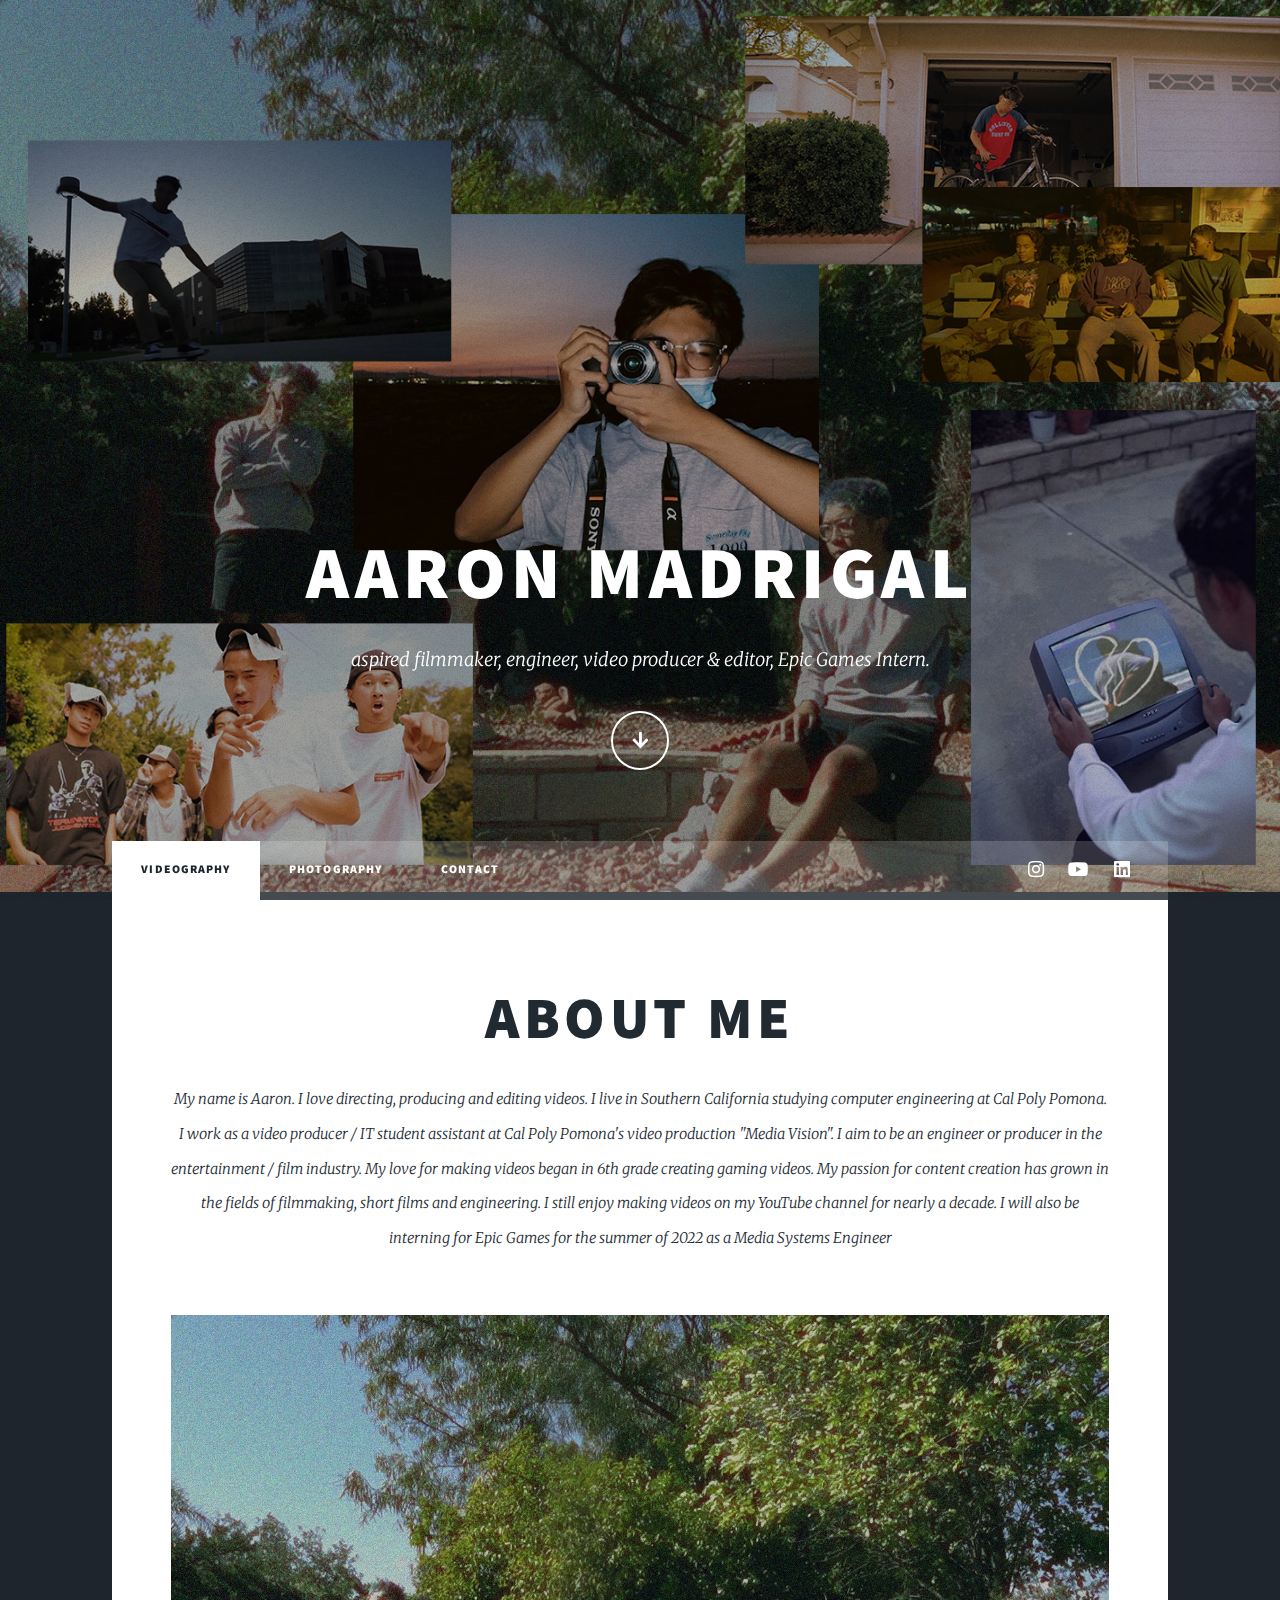
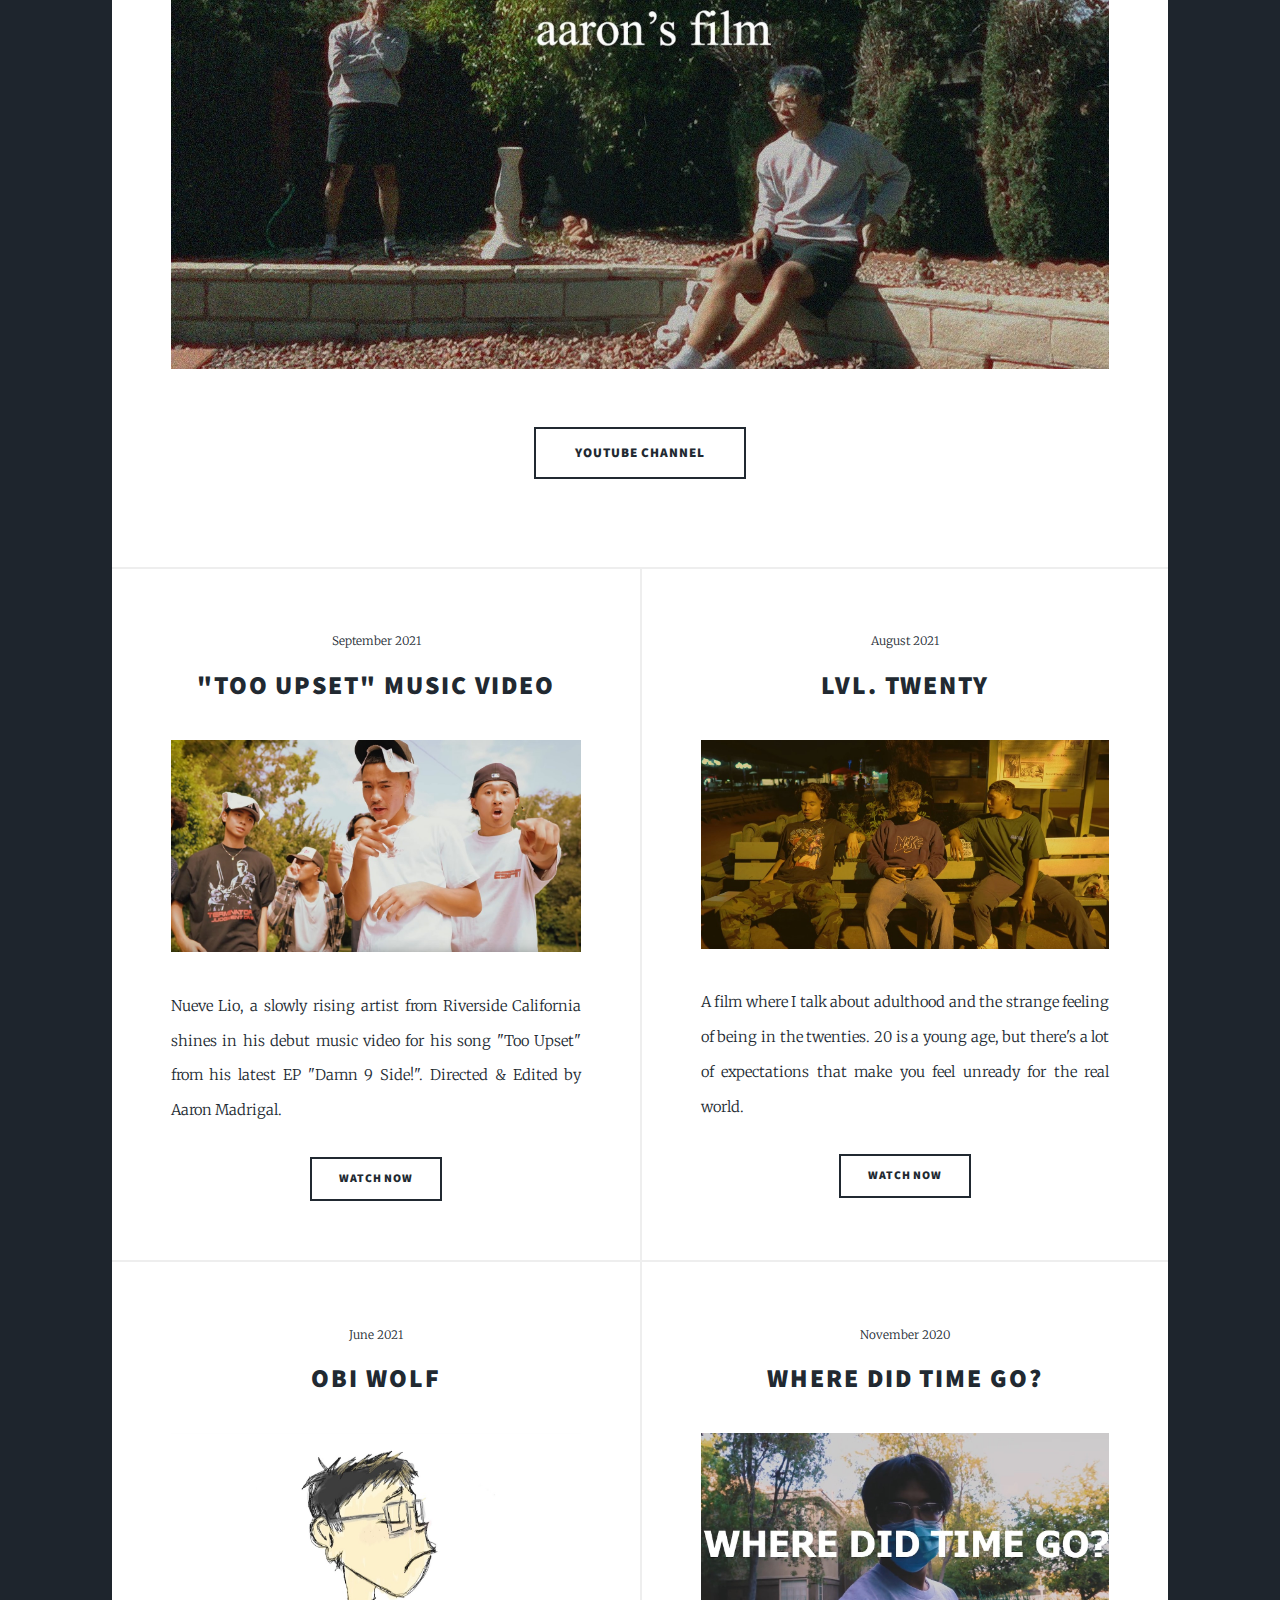
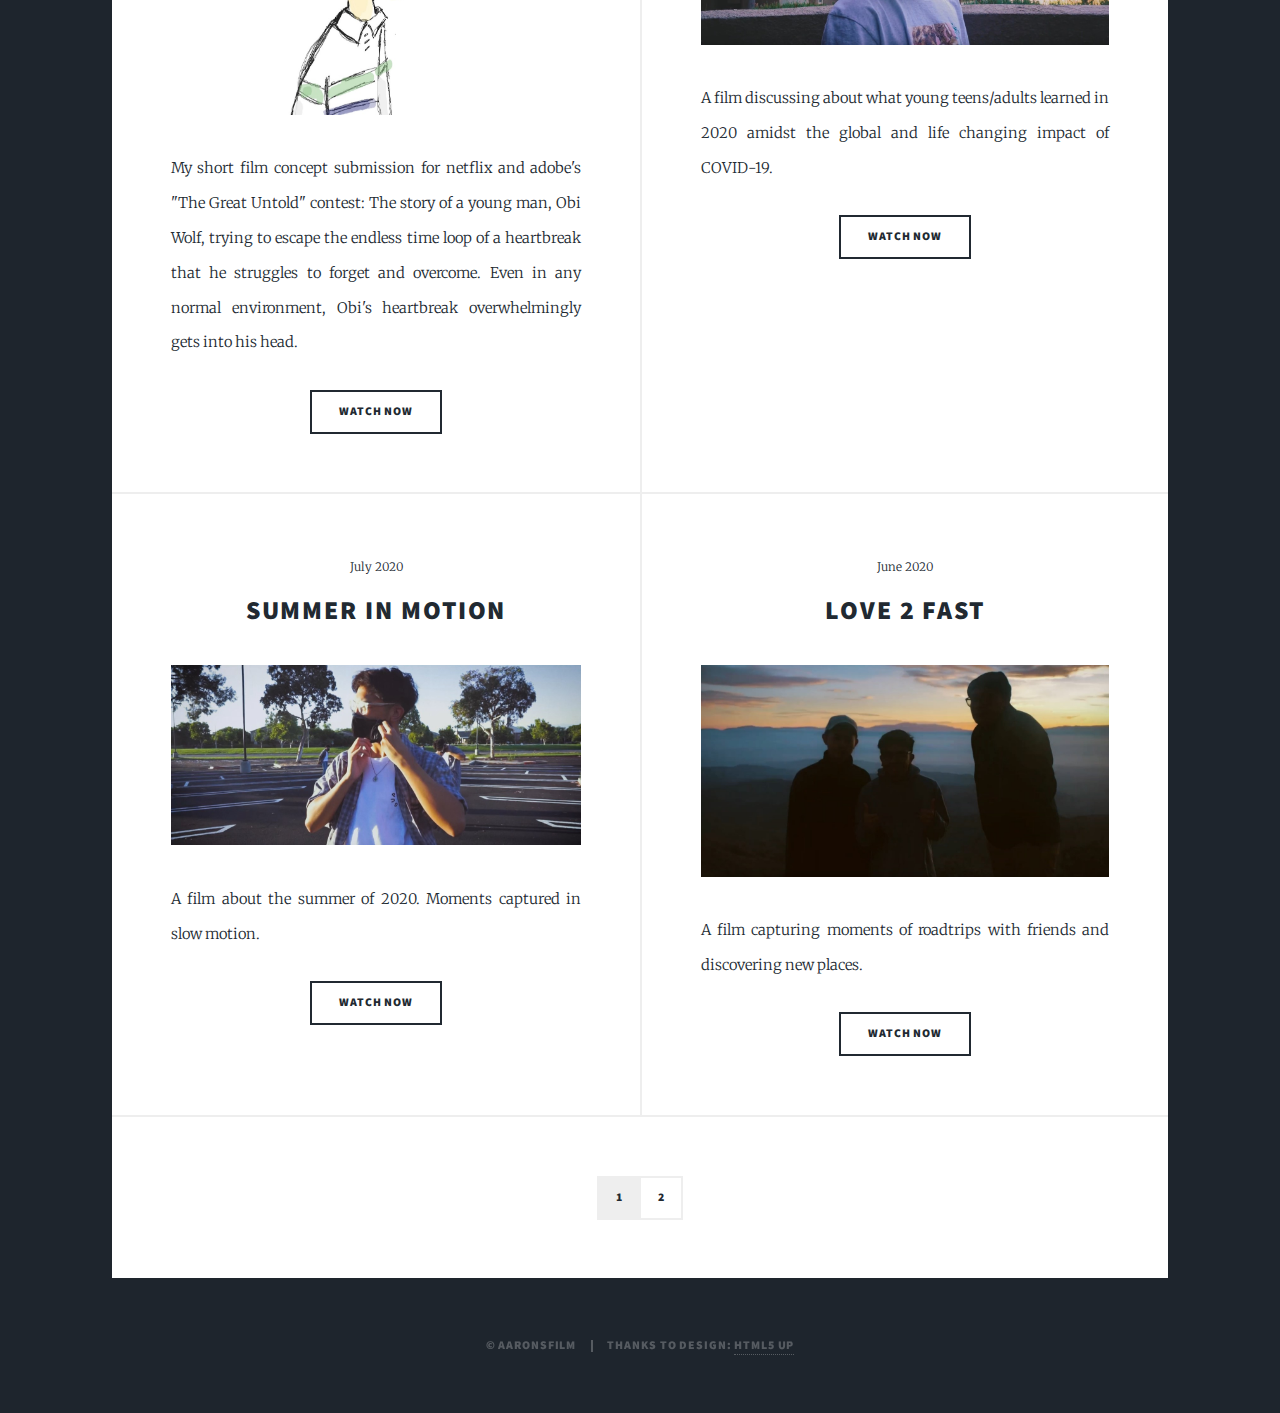
==== commit 7b6b7879: "Update index.html" ====
--- a/index.html
+++ b/index.html
@@ -21,7 +21,7 @@
 					<div id="intro">
 						<h1>Aaron Madrigal<br />
 						 </h1>
-						<p>aspired filmmaker, engineer, video producer & editor<a href="https://www.youtube.com/c/SupItsAaron"></a>.</p>
+						<p>aspired filmmaker, engineer, video producer & editor, Epic Games Intern<a href="https://www.youtube.com/c/SupItsAaron"></a>.</p>
 						<ul class="actions">
 							<li><a href="#header" class="button icon solid solo fa-arrow-down scrolly">Continue</a></li>
 						</ul>
@@ -57,7 +57,7 @@
 									
 									<h2><a href="#">ABOUT ME<br />
 									</a></h2>
-									<p>My name is Aaron. I love directing, producing and editing videos. I live in Southern California. I am also studying computer engineering at Cal Poly Pomona. I work as a video producer / IT student assistant at Cal Poly Pomona's video production "Media Vision". I aim to be an engineer or producer in the entertainment / film industry. My love for making videos began in 6th grade creating gaming videos. My passion for content creation has grown in the fields of filmmaking, short films and engineering. I still enjoy making videos on my YouTube channel for nearly a decade. 
+									<p>My name is Aaron. I love directing, producing and editing videos. I live in Southern California studying computer engineering at Cal Poly Pomona. I work as a video producer / IT student assistant at Cal Poly Pomona's video production "Media Vision". I aim to be an engineer or producer in the entertainment / film industry. My love for making videos began in 6th grade creating gaming videos. My passion for content creation has grown in the fields of filmmaking, short films and engineering. I still enjoy making videos on my YouTube channel for nearly a decade. I will also be interning for Epic Games for the summer of 2022 as a Media Systems Engineer 
 									</p>
 								</header>
 								<a href="#" class="image main"><img src="images/coverpic2.jpg" alt="" /></a>
@@ -173,4 +173,4 @@
 			<script src="assets/js/main.js"></script>
 
 	</body>
-</html>+</html>
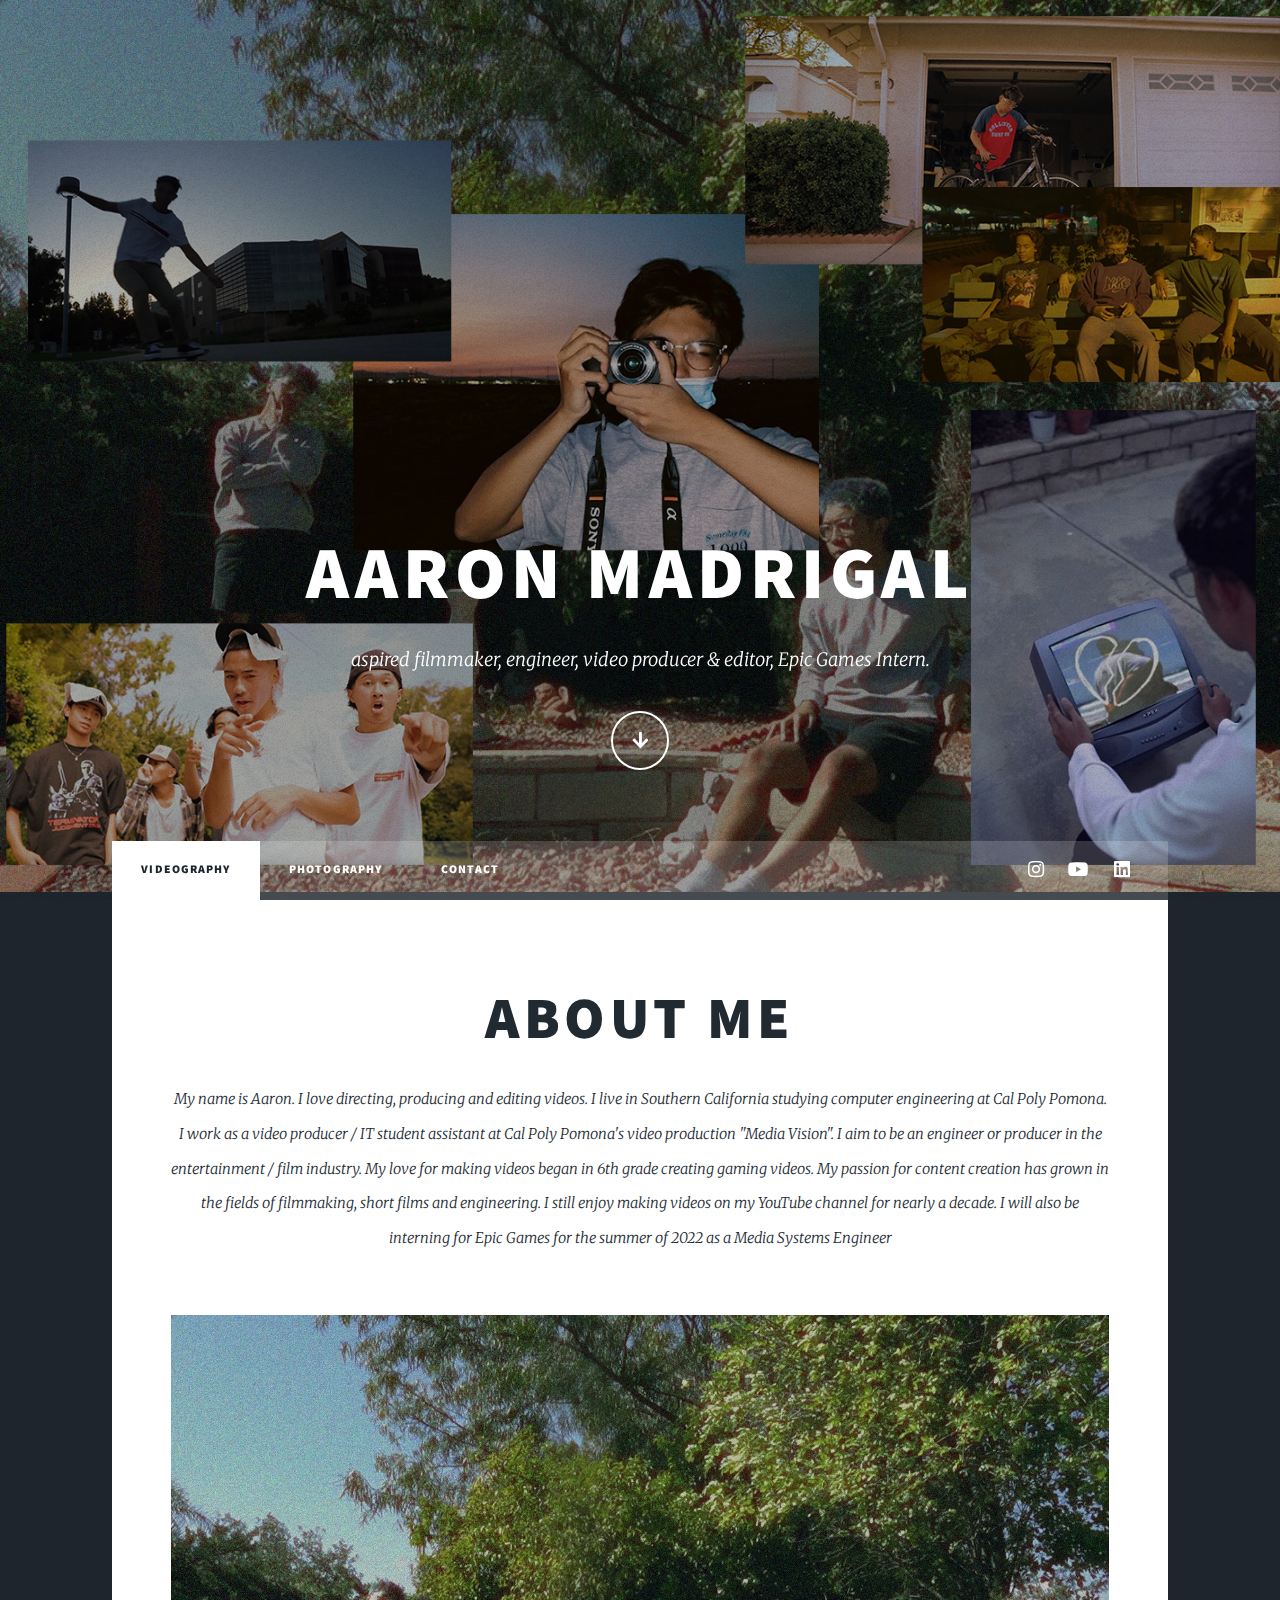
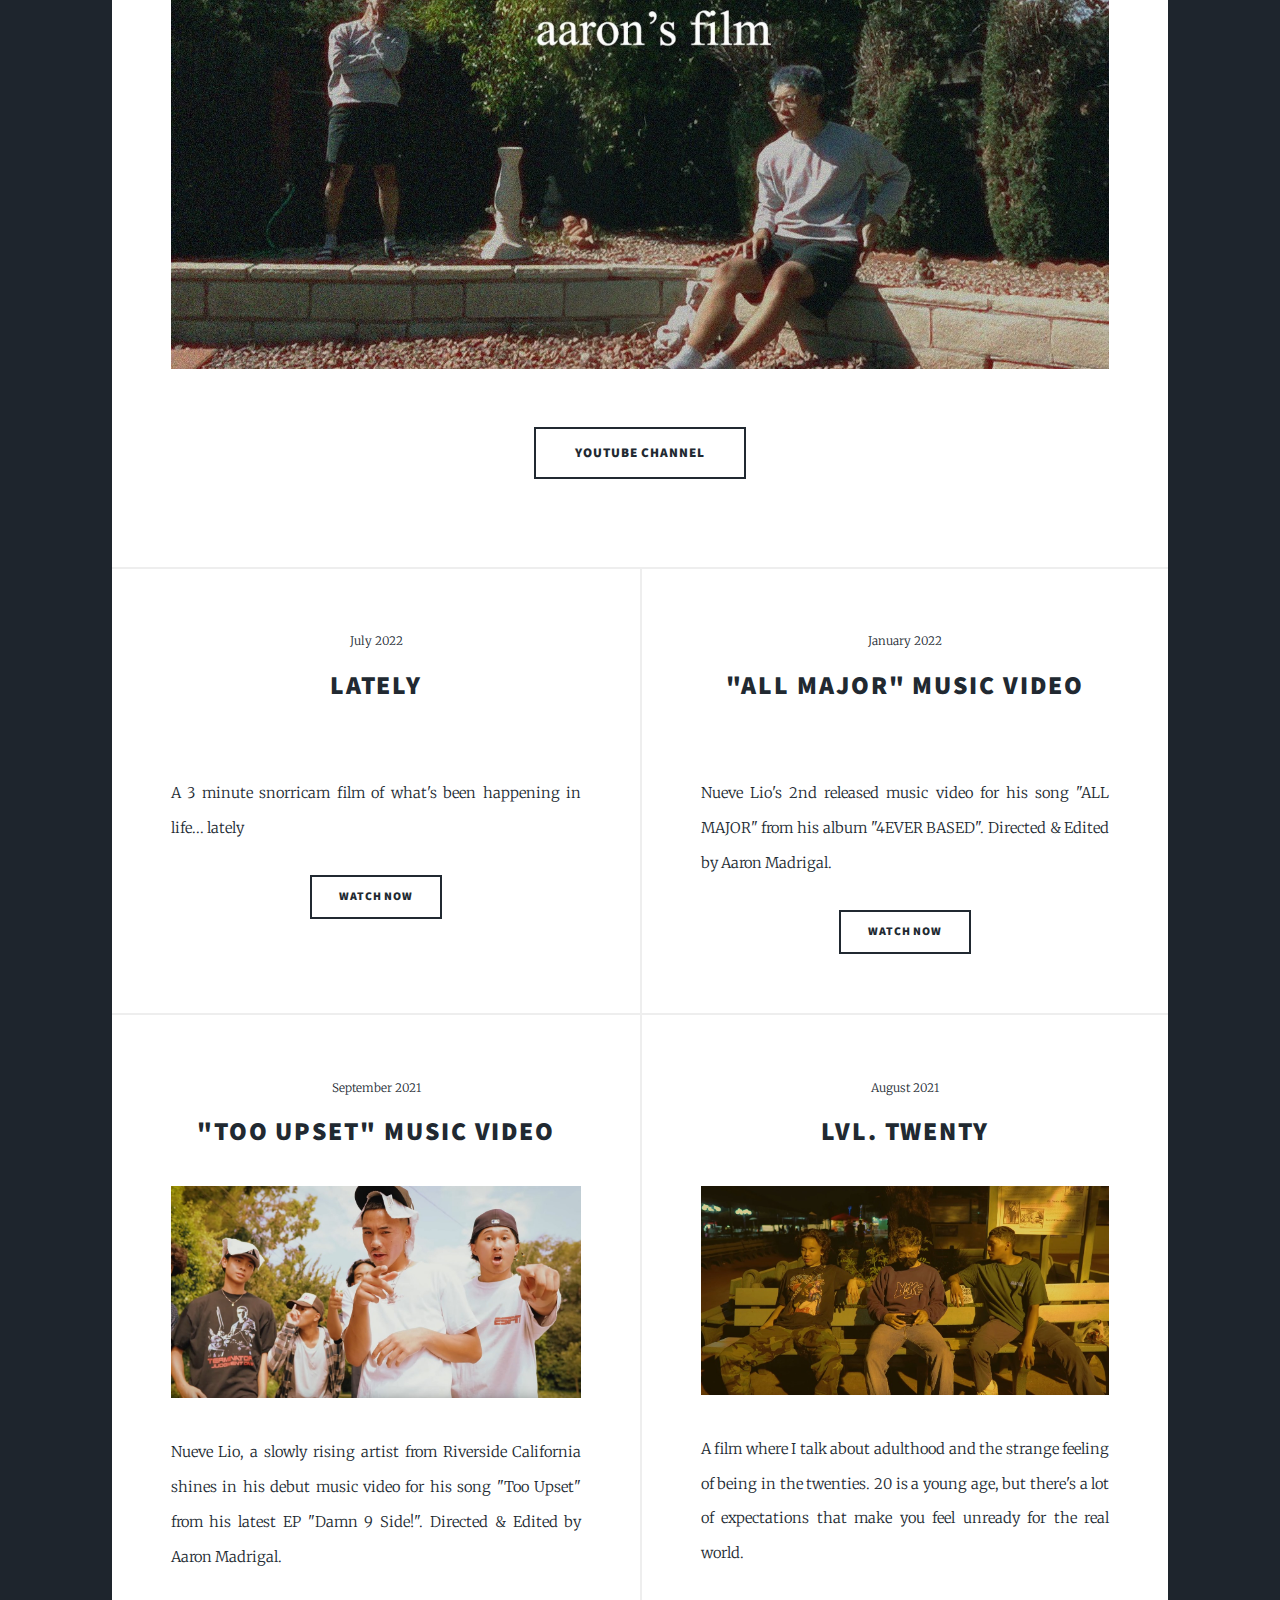
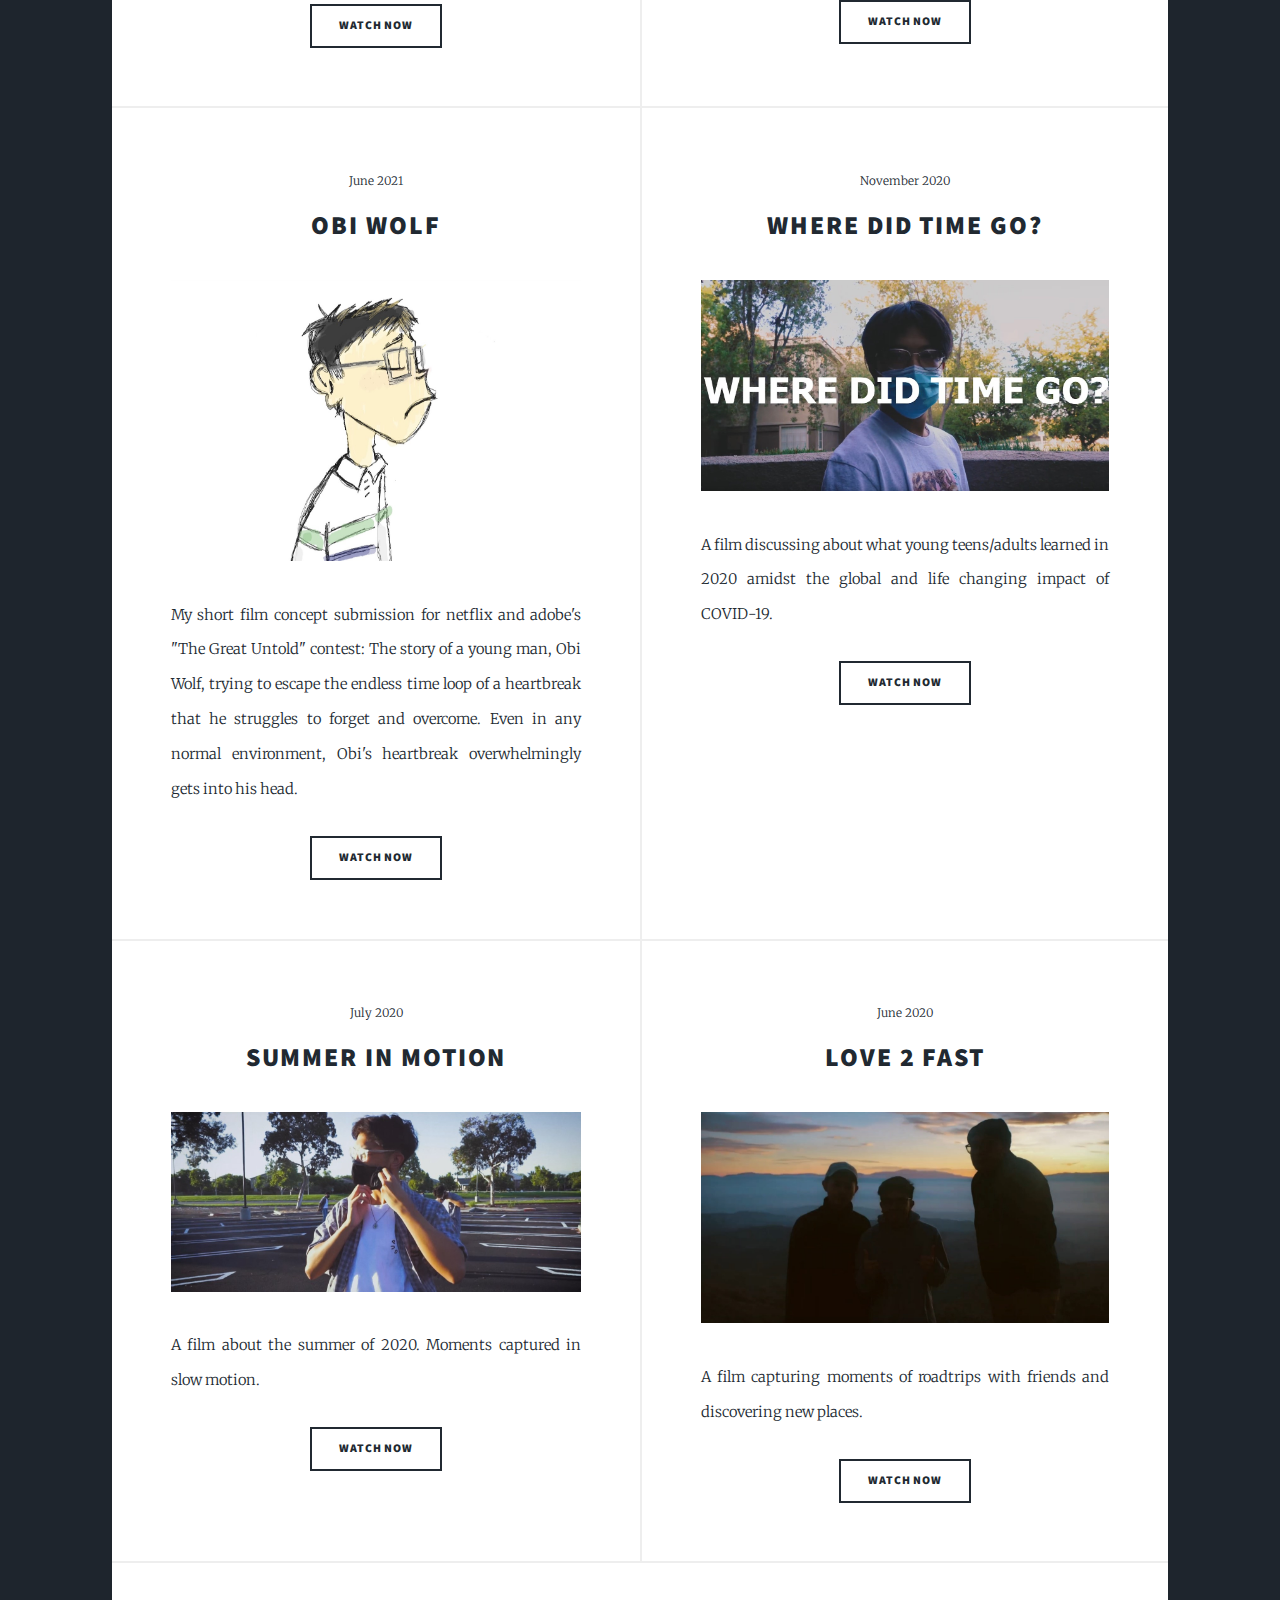
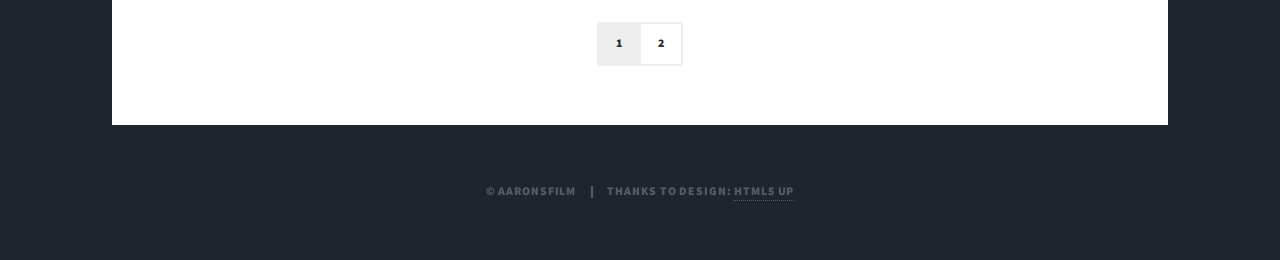
==== commit f91f544a: "Update index.html" ====
--- a/index.html
+++ b/index.html
@@ -70,6 +70,30 @@
 							<section class="posts">
 								<article>
 									<header>
+										<span class="date">July 2022</span>
+										<h2><a >LATELY<br />
+										</a></h2>
+									</header>
+									<a  class="image fit"><img src="images/lately.jpg" alt="" /></a>
+									<p>A 3 minute snorricam film of what's been happening in life... lately</p>
+									<ul class="actions special">
+										<li><a href="https://www.youtube.com/watch?v=Efj18AnbHZY&ab_channel=SupItsAaron" class="button">watch now</a></li>
+									</ul>
+								</article>
+								<article>
+									<header>
+										<span class="date">January 2022</span>
+										<h2><a >"ALL MAJOR" Music Video<br />
+										</a></h2>
+									</header>
+									<a  class="image fit"><img src="images/allmajor.jpg" alt="" /></a>
+									<p>Nueve Lio's 2nd released music video for his song "ALL MAJOR" from his album "4EVER BASED". Directed & Edited by Aaron Madrigal.</p>
+									<ul class="actions special">
+										<li><a href="https://www.youtube.com/watch?v=ahviZrwmaQU&ab_channel=SupItsAaron" class="button">watch now</a></li>
+									</ul>
+								</article>
+								<article>
+									<header>
 										<span class="date">September 2021</span>
 										<h2><a >"Too Upset" Music Video<br />
 										</a></h2>
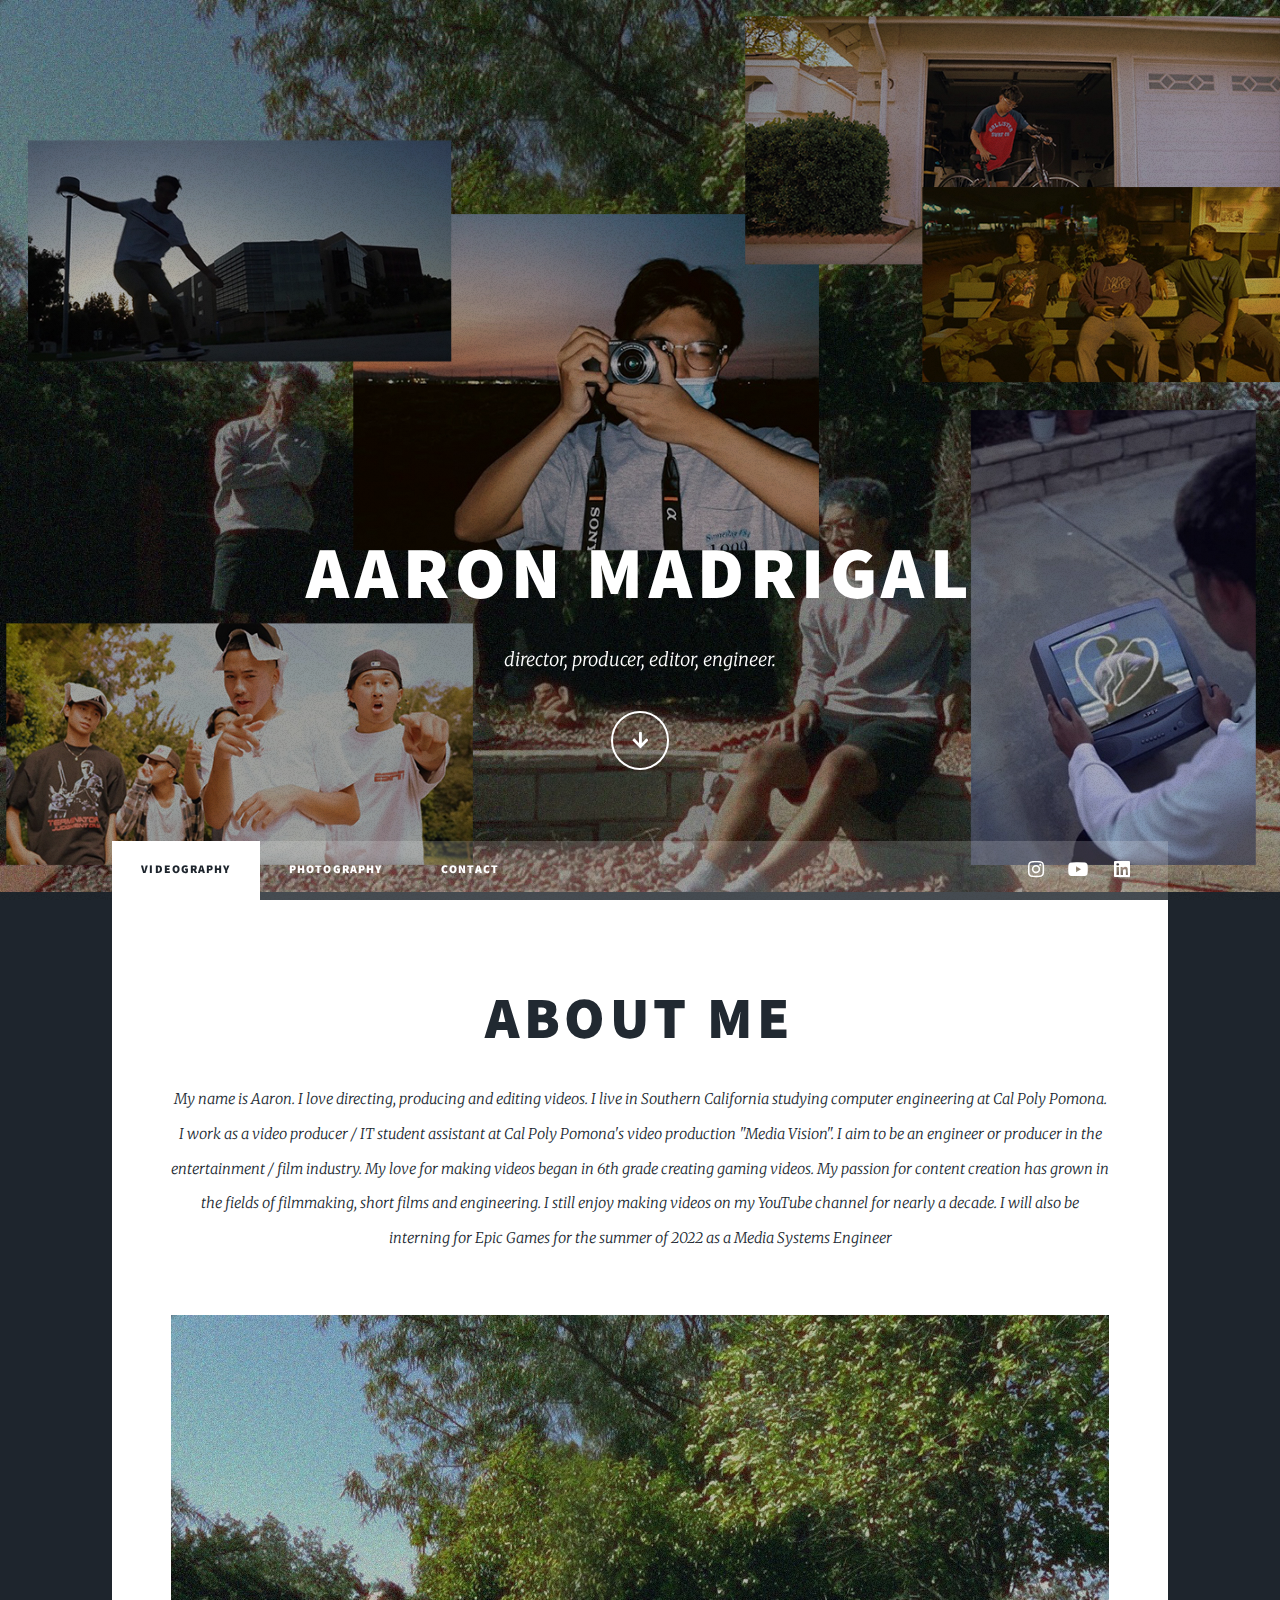
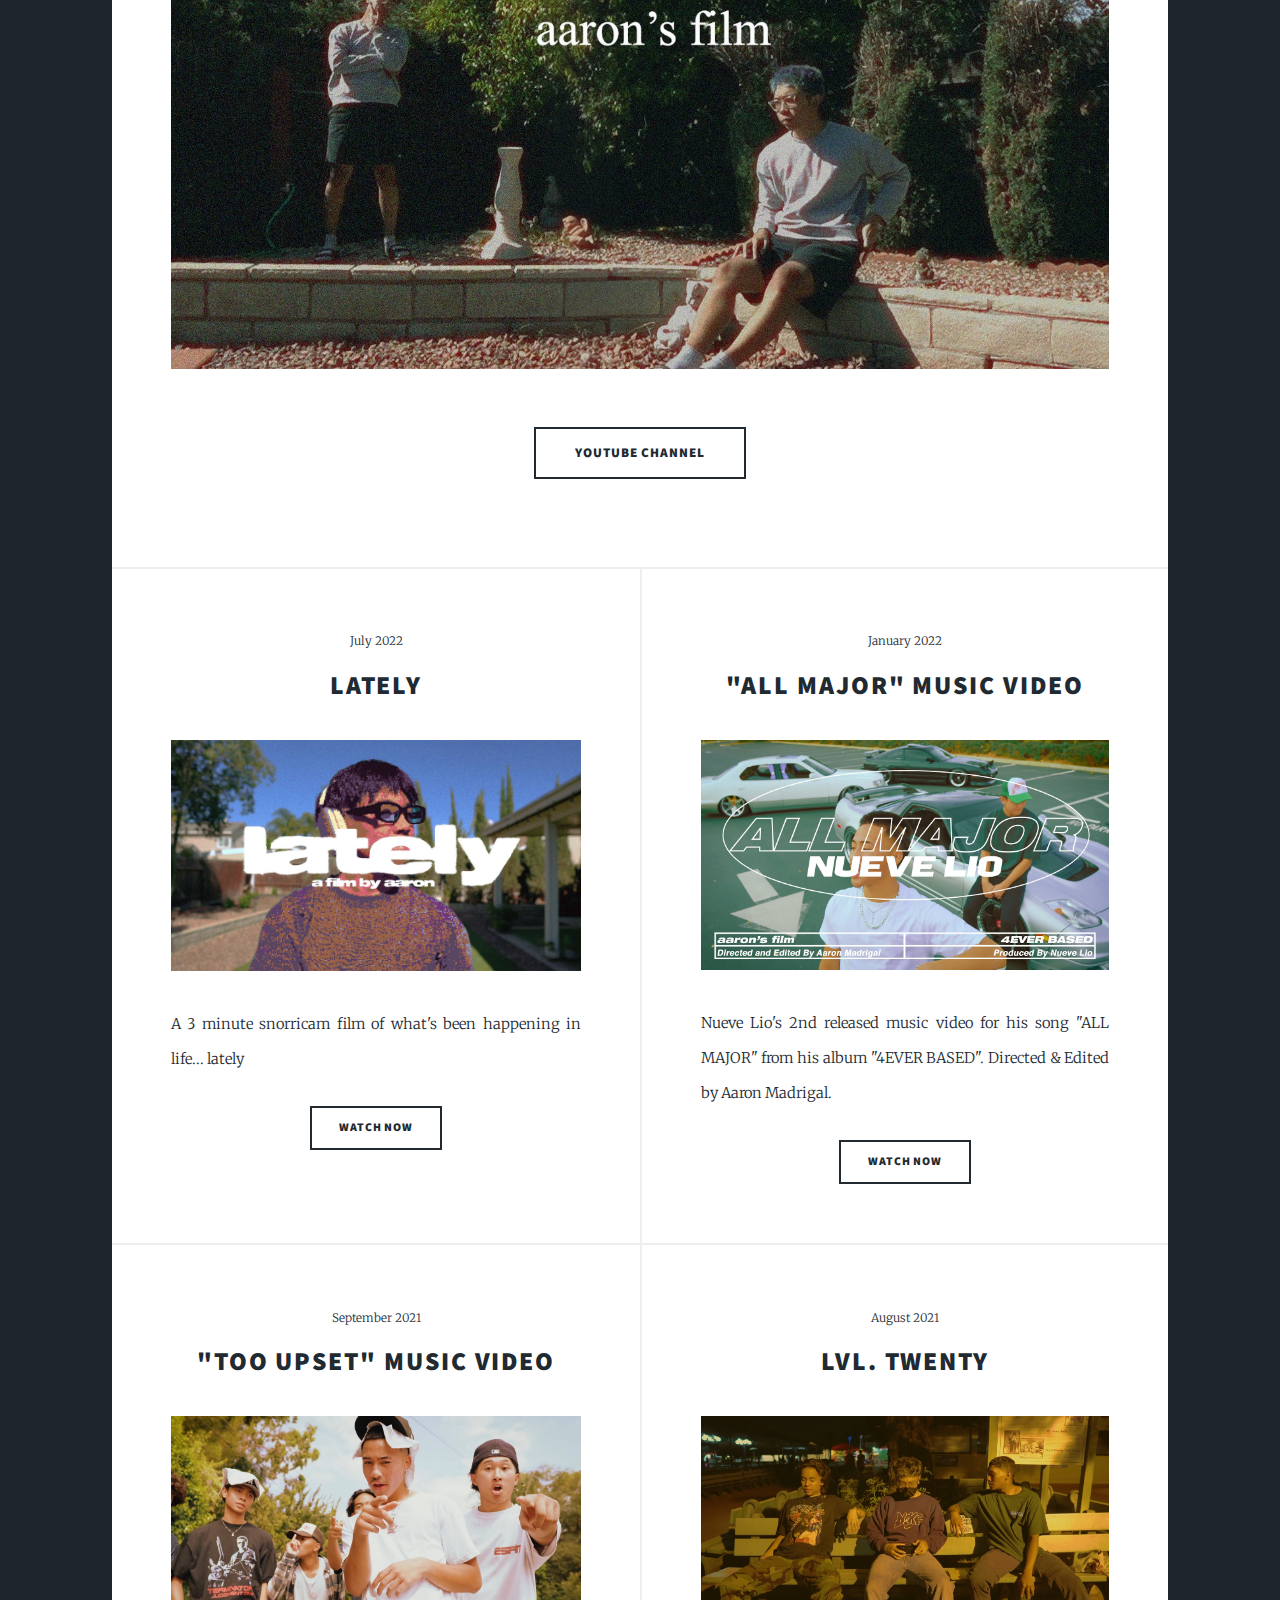
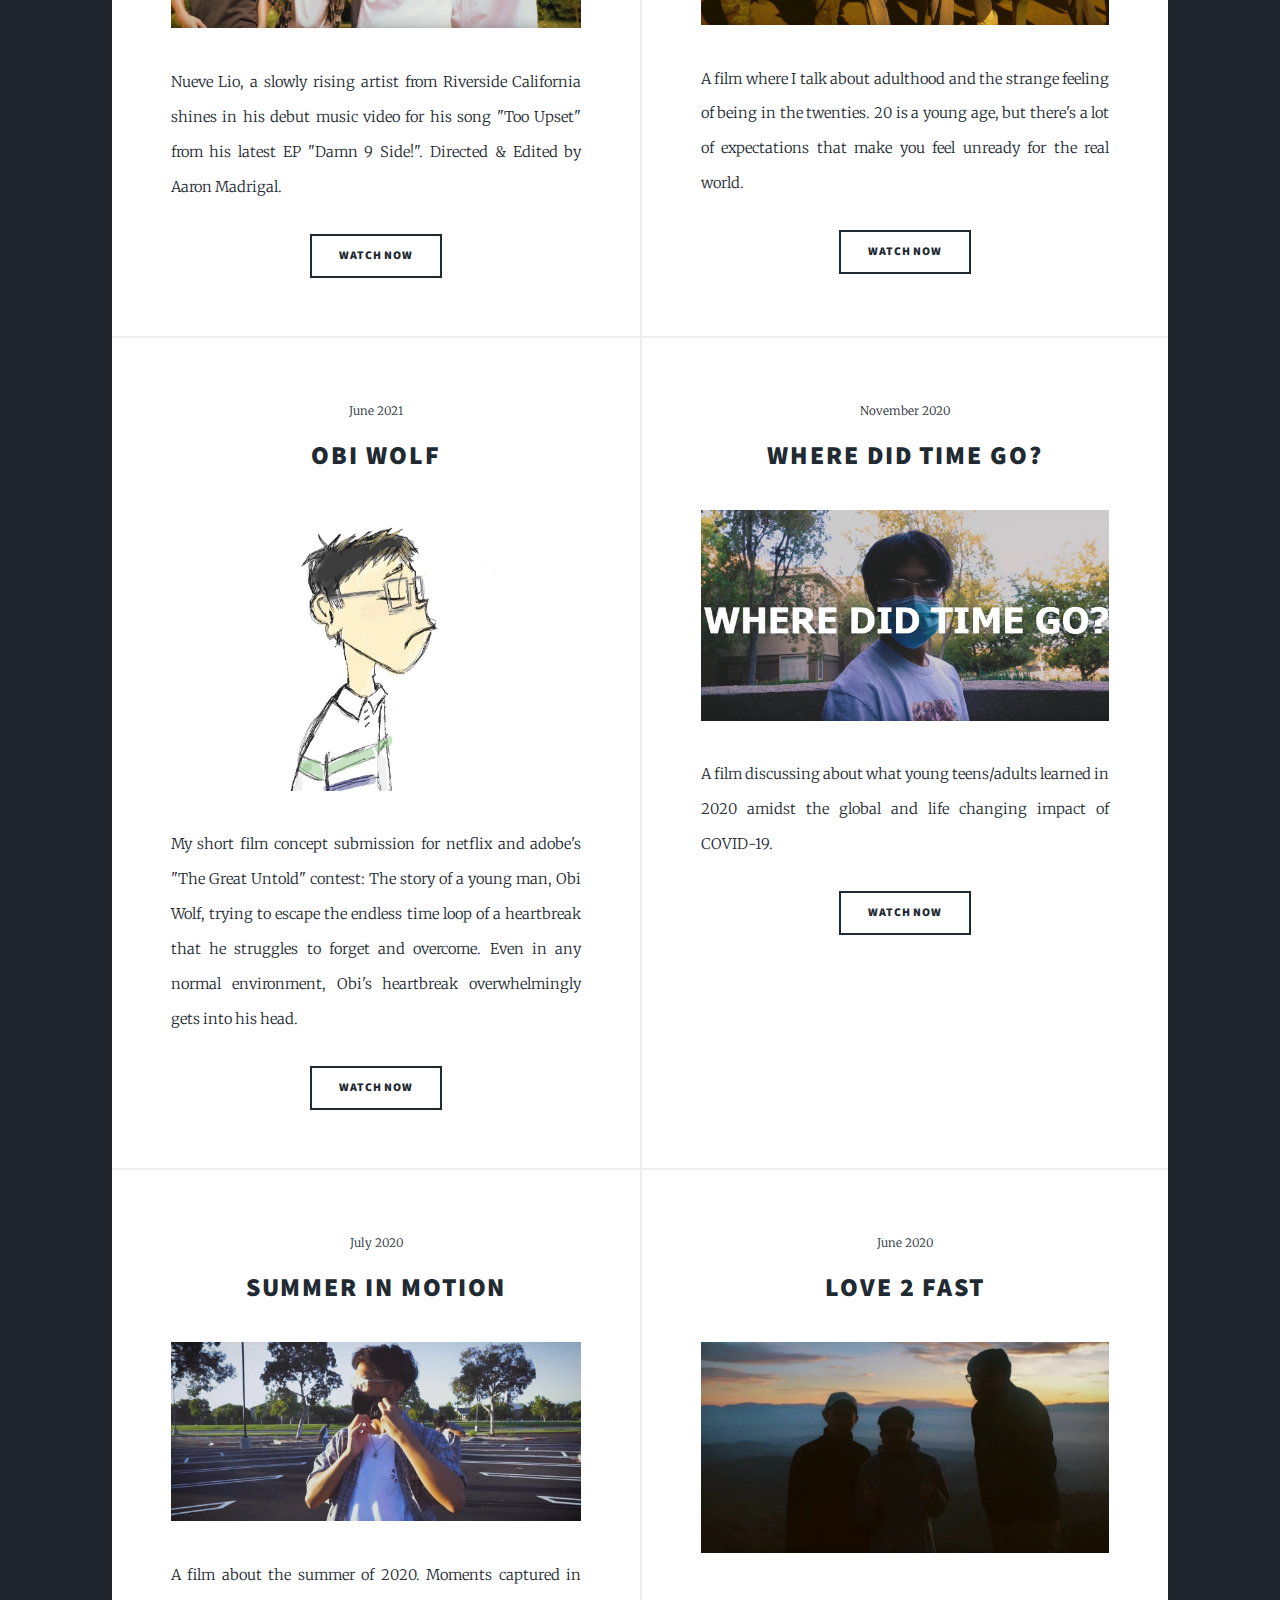
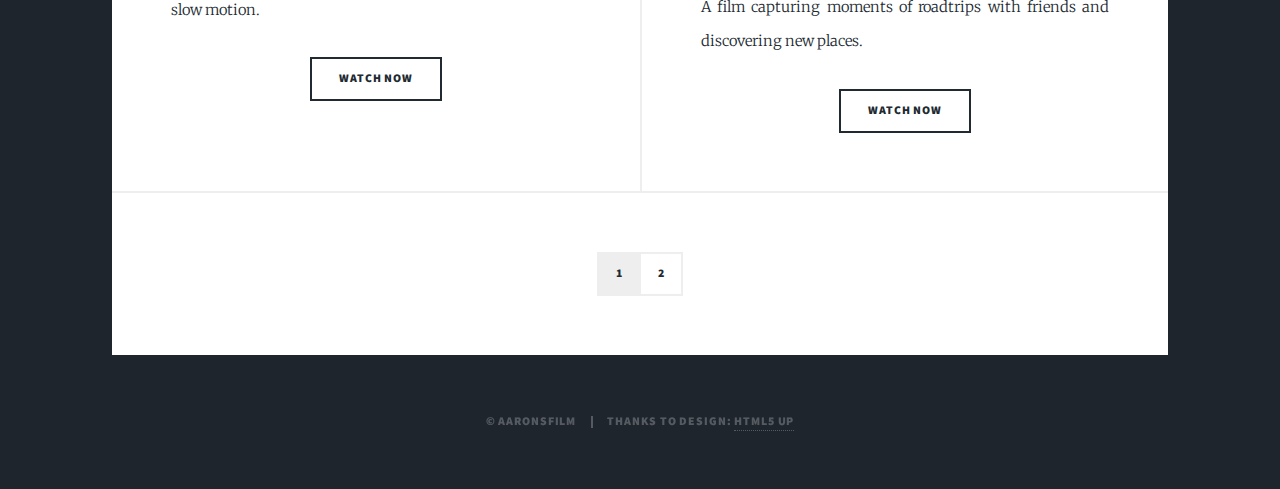
==== commit 4f4194a8: "Update index.html" ====
--- a/index.html
+++ b/index.html
@@ -21,7 +21,7 @@
 					<div id="intro">
 						<h1>Aaron Madrigal<br />
 						 </h1>
-						<p>aspired filmmaker, engineer, video producer & editor, Epic Games Intern<a href="https://www.youtube.com/c/SupItsAaron"></a>.</p>
+						<p>director, producer, editor, engineer<a href="https://www.youtube.com/c/SupItsAaron"></a>.</p>
 						<ul class="actions">
 							<li><a href="#header" class="button icon solid solo fa-arrow-down scrolly">Continue</a></li>
 						</ul>
